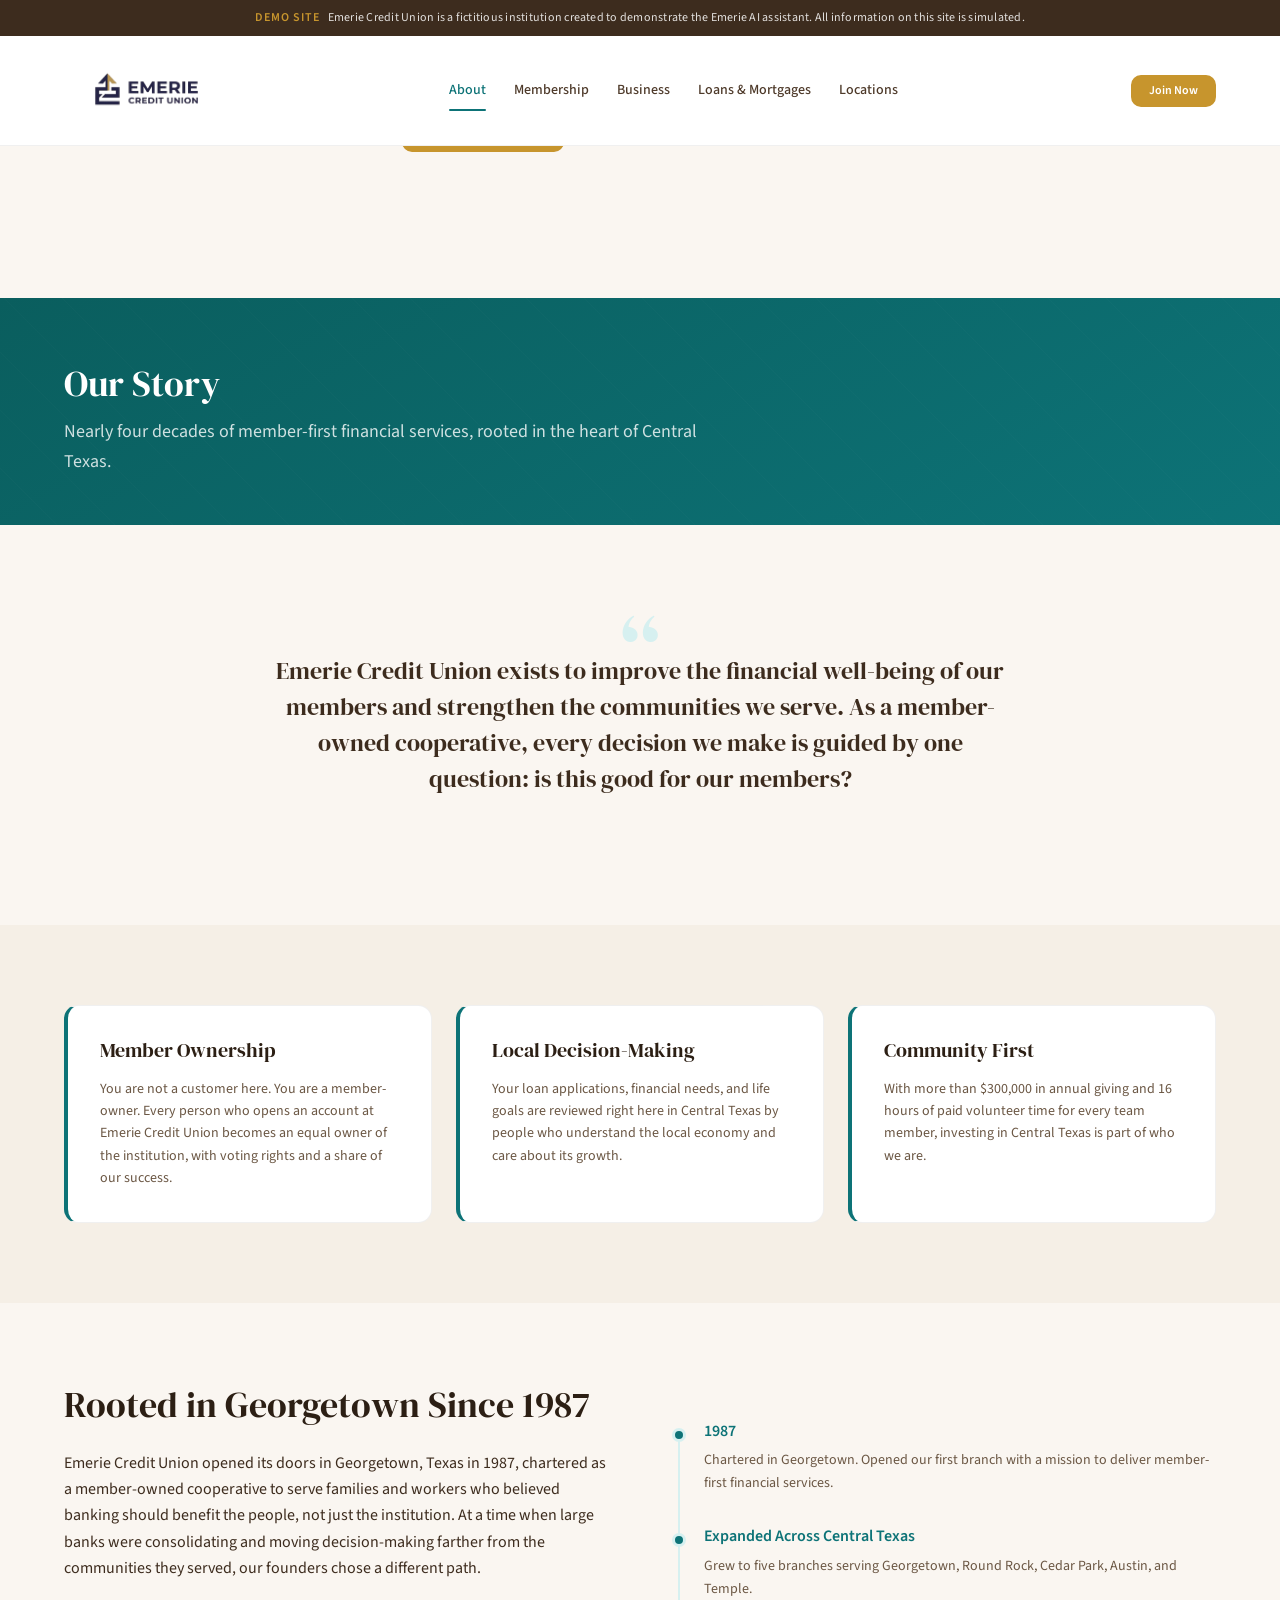
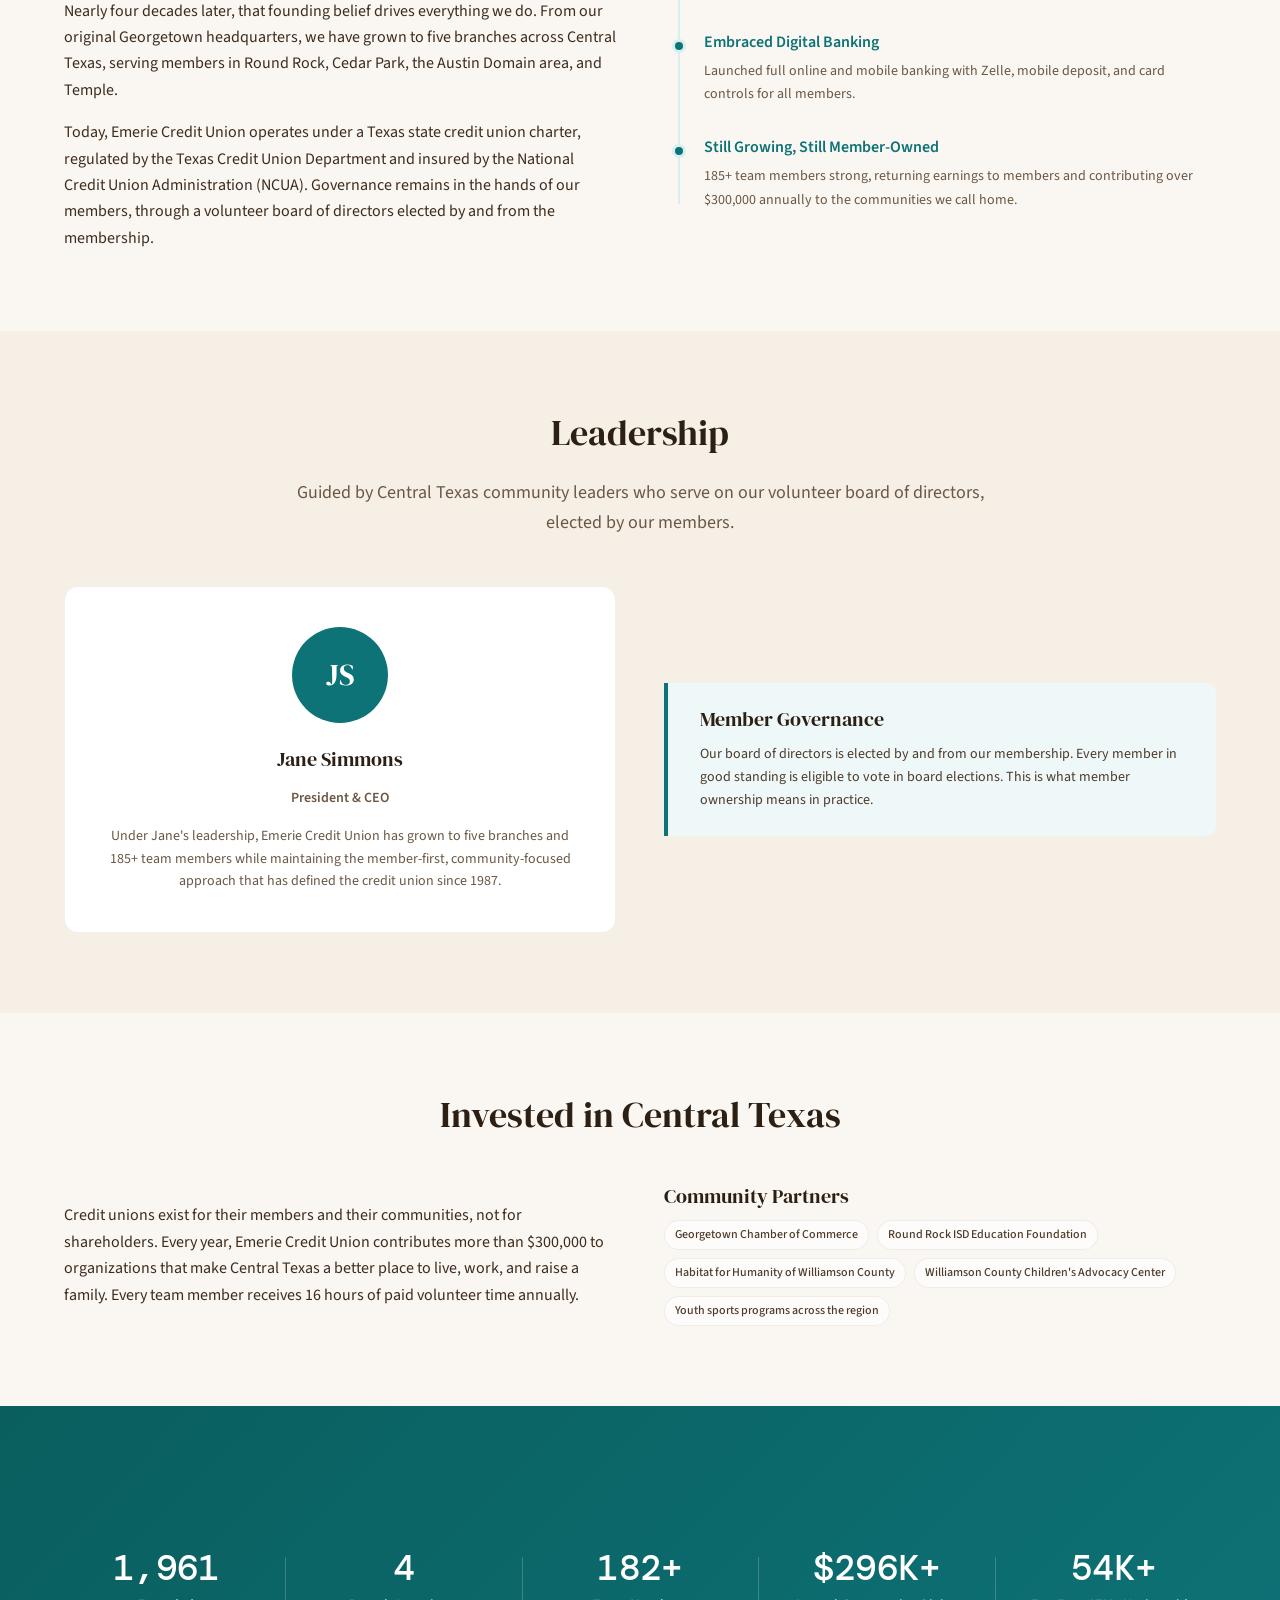
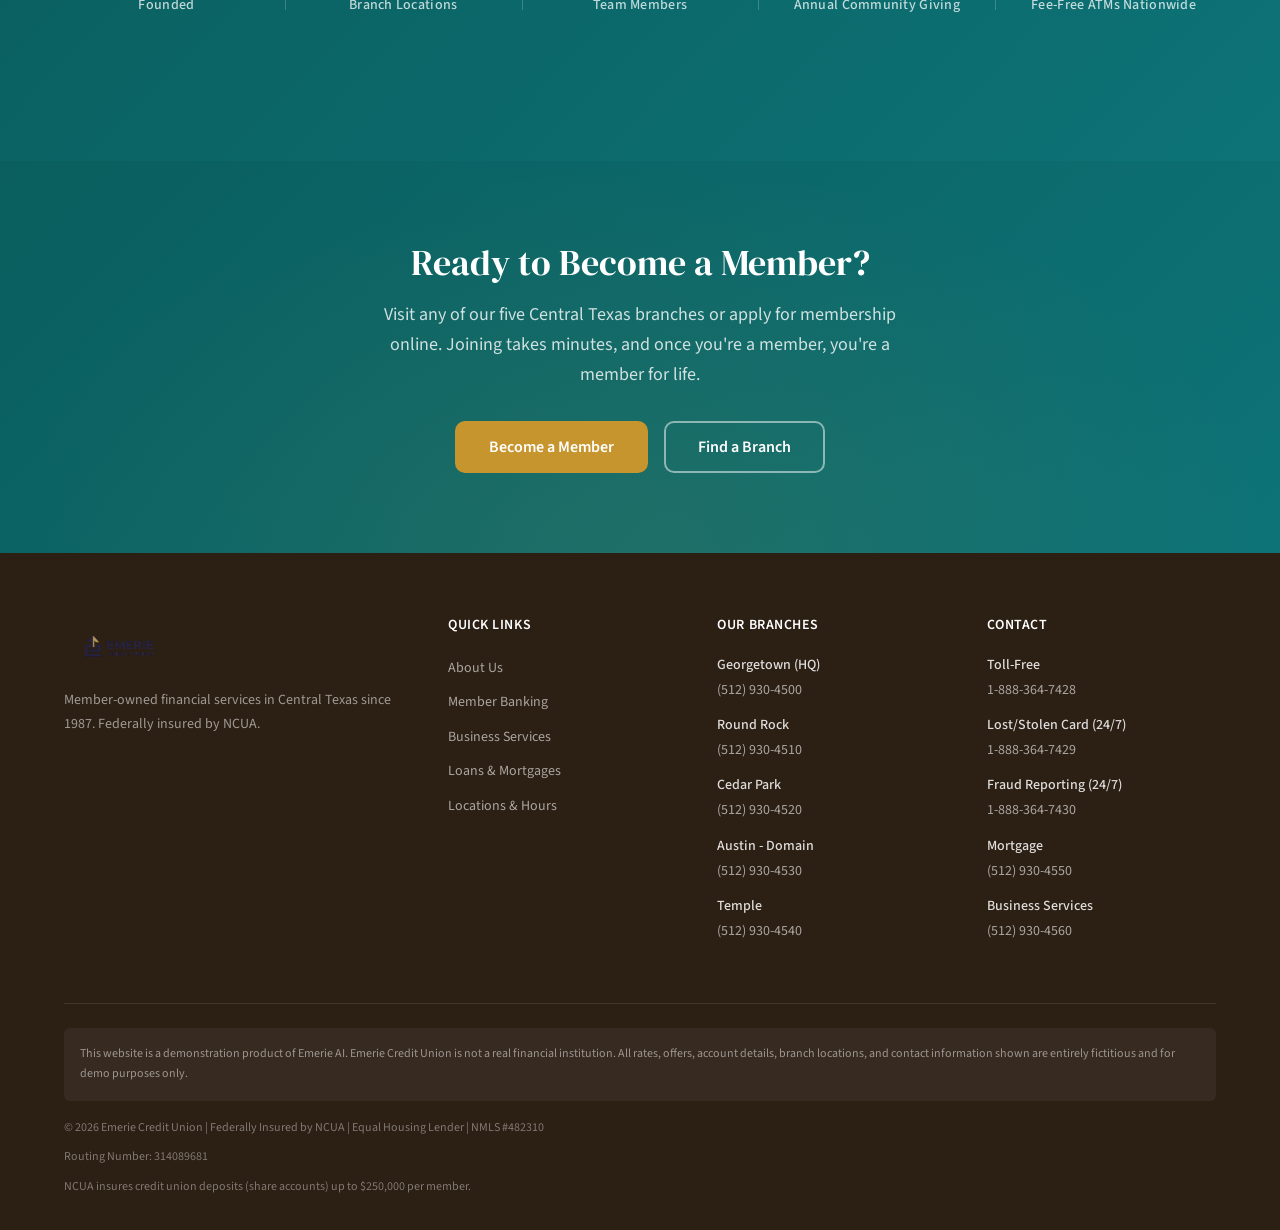
==== about.html @ 1d9a5870 "Initial build of Emerie Credit Union demo site Static site with 6 pages: home, about, membership, bu" ====
<!DOCTYPE html>
<html lang="en">
<head>
  <meta charset="UTF-8">
  <meta name="viewport" content="width=device-width, initial-scale=1.0">
  <title>About | Emerie Credit Union</title>
  <link rel="preconnect" href="https://fonts.googleapis.com">
  <link rel="preconnect" href="https://fonts.gstatic.com" crossorigin>
  <link href="https://fonts.googleapis.com/css2?family=DM+Mono:wght@400;500&family=DM+Serif+Display&family=Source+Sans+3:wght@400;500;600;700&display=swap" rel="stylesheet">
  <link rel="stylesheet" href="css/styles.css">
  <link rel="icon" href="data:image/svg+xml,<svg xmlns='http://www.w3.org/2000/svg' viewBox='0 0 100 100'><rect width='100' height='100' rx='16' fill='%230d7377'/><text x='50' y='68' font-size='52' fill='white' text-anchor='middle' font-family='Georgia'>E</text></svg>">
</head>
<body>

  <!-- Demo Banner -->
  <div class="demo-banner">
    <strong>Demo Site</strong> Emerie Credit Union is a fictitious institution created to demonstrate the Emerie AI assistant. All information on this site is simulated.
  </div>

  <!-- Header -->
  <header class="header">
    <div class="container">
      <a href="index.html" class="logo">
        <img src="unnamed-5-removebg-preview.png" alt="Emerie Credit Union" class="logo-img">
      </a>

      <nav class="nav">
        <a href="about.html" class="active">About</a>
        <a href="membership.html">Membership</a>
        <a href="business.html">Business</a>
        <a href="loans.html">Loans &amp; Mortgages</a>
        <a href="locations.html">Locations</a>
      </nav>

      <a href="membership.html" class="btn btn--gold btn--sm nav-cta desktop-only">Join Now</a>

      <button class="nav-toggle" aria-label="Open menu">
        <svg viewBox="0 0 24 24"><line x1="3" y1="6" x2="21" y2="6"/><line x1="3" y1="12" x2="21" y2="12"/><line x1="3" y1="18" x2="21" y2="18"/></svg>
      </button>
    </div>
  </header>

  <!-- Mobile Nav -->
  <div class="nav-overlay"></div>
  <div class="nav-mobile">
    <button class="nav-mobile__close" aria-label="Close menu">
      <svg viewBox="0 0 24 24"><line x1="18" y1="6" x2="6" y2="18"/><line x1="6" y1="6" x2="18" y2="18"/></svg>
    </button>
    <a href="about.html" class="active">About</a>
    <a href="membership.html">Membership</a>
    <a href="business.html">Business</a>
    <a href="loans.html">Loans &amp; Mortgages</a>
    <a href="locations.html">Locations</a>
    <a href="membership.html" class="btn btn--gold">Become a Member</a>
  </div>

  <main>
    <!-- Page Header -->
    <section class="page-header">
      <div class="container">
        <h1>Our Story</h1>
        <p>Nearly four decades of member-first financial services, rooted in the heart of Central Texas.</p>
      </div>
    </section>

    <!-- Mission Statement Pull Quote -->
    <section class="section">
      <div class="container">
        <div class="pull-quote animate-in">
          <blockquote>Emerie Credit Union exists to improve the financial well-being of our members and strengthen the communities we serve. As a member-owned cooperative, every decision we make is guided by one question: is this good for our members?</blockquote>
        </div>
      </div>
    </section>

    <!-- Core Values Cards -->
    <section class="section section--sand">
      <div class="container">
        <div class="grid grid--3 stagger">
          <div class="card card--bordered-left animate-in">
            <h3>Member Ownership</h3>
            <p>You are not a customer here. You are a member-owner. Every person who opens an account at Emerie Credit Union becomes an equal owner of the institution, with voting rights and a share of our success.</p>
          </div>
          <div class="card card--bordered-left animate-in">
            <h3>Local Decision-Making</h3>
            <p>Your loan applications, financial needs, and life goals are reviewed right here in Central Texas by people who understand the local economy and care about its growth.</p>
          </div>
          <div class="card card--bordered-left animate-in">
            <h3>Community First</h3>
            <p>With more than $300,000 in annual giving and 16 hours of paid volunteer time for every team member, investing in Central Texas is part of who we are.</p>
          </div>
        </div>
      </div>
    </section>

    <!-- History Section -->
    <section class="section">
      <div class="container">
        <div class="two-col">
          <div class="animate-in">
            <h2>Rooted in Georgetown Since 1987</h2>
            <p>Emerie Credit Union opened its doors in Georgetown, Texas in 1987, chartered as a member-owned cooperative to serve families and workers who believed banking should benefit the people, not just the institution. At a time when large banks were consolidating and moving decision-making farther from the communities they served, our founders chose a different path.</p>
            <p>Nearly four decades later, that founding belief drives everything we do. From our original Georgetown headquarters, we have grown to five branches across Central Texas, serving members in Round Rock, Cedar Park, the Austin Domain area, and Temple.</p>
            <p>Today, Emerie Credit Union operates under a Texas state credit union charter, regulated by the Texas Credit Union Department and insured by the National Credit Union Administration (NCUA). Governance remains in the hands of our members, through a volunteer board of directors elected by and from the membership.</p>
          </div>
          <div class="animate-in">
            <!-- Timeline -->
            <div class="timeline">
              <div class="timeline-item">
                <h4>1987</h4>
                <p>Chartered in Georgetown. Opened our first branch with a mission to deliver member-first financial services.</p>
              </div>
              <div class="timeline-item">
                <h4>Expanded Across Central Texas</h4>
                <p>Grew to five branches serving Georgetown, Round Rock, Cedar Park, Austin, and Temple.</p>
              </div>
              <div class="timeline-item">
                <h4>Embraced Digital Banking</h4>
                <p>Launched full online and mobile banking with Zelle, mobile deposit, and card controls for all members.</p>
              </div>
              <div class="timeline-item">
                <h4>Still Growing, Still Member-Owned</h4>
                <p>185+ team members strong, returning earnings to members and contributing over $300,000 annually to the communities we call home.</p>
              </div>
            </div>
          </div>
        </div>
      </div>
    </section>

    <!-- Leadership Section -->
    <section class="section section--sand">
      <div class="container">
        <div class="section-header animate-in">
          <h2>Leadership</h2>
          <p>Guided by Central Texas community leaders who serve on our volunteer board of directors, elected by our members.</p>
        </div>
        <div class="two-col">
          <div class="card animate-in" style="text-align: center; padding: var(--space-10);">
            <div style="width: 96px; height: 96px; background: var(--teal-700); border-radius: 50%; display: flex; align-items: center; justify-content: center; margin: 0 auto var(--space-6); color: var(--white); font-family: var(--font-heading); font-size: var(--text-3xl);">JS</div>
            <h3>Jane Simmons</h3>
            <p class="text-teal" style="font-weight: 600; margin-bottom: var(--space-4);">President &amp; CEO</p>
            <p>Under Jane's leadership, Emerie Credit Union has grown to five branches and 185+ team members while maintaining the member-first, community-focused approach that has defined the credit union since 1987.</p>
          </div>
          <div class="callout animate-in">
            <h3>Member Governance</h3>
            <p>Our board of directors is elected by and from our membership. Every member in good standing is eligible to vote in board elections. This is what member ownership means in practice.</p>
          </div>
        </div>
      </div>
    </section>

    <!-- Community Investment Section -->
    <section class="section">
      <div class="container">
        <div class="section-header animate-in">
          <h2>Invested in Central Texas</h2>
        </div>
        <div class="two-col">
          <div class="animate-in">
            <p>Credit unions exist for their members and their communities, not for shareholders. Every year, Emerie Credit Union contributes more than $300,000 to organizations that make Central Texas a better place to live, work, and raise a family. Every team member receives 16 hours of paid volunteer time annually.</p>
          </div>
          <div class="animate-in">
            <h4>Community Partners</h4>
            <div style="display: flex; flex-wrap: wrap; gap: var(--space-2); margin-top: var(--space-3);">
              <span class="service-tag">Georgetown Chamber of Commerce</span>
              <span class="service-tag">Round Rock ISD Education Foundation</span>
              <span class="service-tag">Habitat for Humanity of Williamson County</span>
              <span class="service-tag">Williamson County Children's Advocacy Center</span>
              <span class="service-tag">Youth sports programs across the region</span>
            </div>
          </div>
        </div>
      </div>
    </section>

    <!-- Stats Bar -->
    <section class="section section--teal">
      <div class="container">
        <div class="stats-bar" style="grid-template-columns: repeat(5, 1fr);">
          <div class="stat animate-in">
            <div class="stat__number" data-count="1987">0</div>
            <div class="stat__label">Founded</div>
          </div>
          <div class="stat animate-in">
            <div class="stat__number" data-count="5">0</div>
            <div class="stat__label">Branch Locations</div>
          </div>
          <div class="stat animate-in">
            <div class="stat__number" data-count="185" data-suffix="+">0</div>
            <div class="stat__label">Team Members</div>
          </div>
          <div class="stat animate-in">
            <div class="stat__number" data-count="300" data-prefix="$" data-suffix="K+">$0</div>
            <div class="stat__label">Annual Community Giving</div>
          </div>
          <div class="stat animate-in">
            <div class="stat__number" data-count="55" data-suffix="K+">0</div>
            <div class="stat__label">Fee-Free ATMs Nationwide</div>
          </div>
        </div>
      </div>
    </section>

    <!-- CTA Section -->
    <section class="cta-section">
      <div class="container" style="position: relative; z-index: 1;">
        <h2>Ready to Become a Member?</h2>
        <p>Visit any of our five Central Texas branches or apply for membership online. Joining takes minutes, and once you're a member, you're a member for life.</p>
        <div class="btn-group">
          <a href="membership.html" class="btn btn--gold btn--lg">Become a Member</a>
          <a href="locations.html" class="btn btn--white btn--lg">Find a Branch</a>
        </div>
      </div>
    </section>
  </main>

  <!-- Footer -->
  <footer class="footer">
    <div class="container">
      <div class="footer-grid">
        <!-- Brand -->
        <div class="footer-brand">
          <img src="unnamed-5-removebg-preview.png" alt="Emerie Credit Union" class="logo-img">
          <p>Member-owned financial services in Central Texas since 1987. Federally insured by NCUA.</p>
        </div>

        <!-- Quick Links -->
        <div>
          <h4>Quick Links</h4>
          <ul class="footer-links">
            <li><a href="about.html">About Us</a></li>
            <li><a href="membership.html">Member Banking</a></li>
            <li><a href="business.html">Business Services</a></li>
            <li><a href="loans.html">Loans &amp; Mortgages</a></li>
            <li><a href="locations.html">Locations &amp; Hours</a></li>
          </ul>
        </div>

        <!-- Branches -->
        <div>
          <h4>Our Branches</h4>
          <ul class="footer-contact">
            <li><strong>Georgetown (HQ)</strong> <a href="tel:5129304500">(512) 930-4500</a></li>
            <li><strong>Round Rock</strong> <a href="tel:5129304510">(512) 930-4510</a></li>
            <li><strong>Cedar Park</strong> <a href="tel:5129304520">(512) 930-4520</a></li>
            <li><strong>Austin - Domain</strong> <a href="tel:5129304530">(512) 930-4530</a></li>
            <li><strong>Temple</strong> <a href="tel:5129304540">(512) 930-4540</a></li>
          </ul>
        </div>

        <!-- Contact -->
        <div>
          <h4>Contact</h4>
          <ul class="footer-contact">
            <li><strong>Toll-Free</strong> <a href="tel:18883647428">1-888-364-7428</a></li>
            <li><strong>Lost/Stolen Card (24/7)</strong> <a href="tel:18883647429">1-888-364-7429</a></li>
            <li><strong>Fraud Reporting (24/7)</strong> <a href="tel:18883647430">1-888-364-7430</a></li>
            <li><strong>Mortgage</strong> <a href="tel:5129304550">(512) 930-4550</a></li>
            <li><strong>Business Services</strong> <a href="tel:5129304560">(512) 930-4560</a></li>
          </ul>
        </div>
      </div>

      <!-- Legal -->
      <div class="footer-legal">
        <div class="demo-disclaimer">
          This website is a demonstration product of Emerie AI. Emerie Credit Union is not a real financial institution. All rates, offers, account details, branch locations, and contact information shown are entirely fictitious and for demo purposes only.
        </div>
        <p>&copy; 2026 Emerie Credit Union | Federally Insured by NCUA | Equal Housing Lender | NMLS #482310</p>
        <p>Routing Number: 314089681</p>
        <p>NCUA insures credit union deposits (share accounts) up to $250,000 per member.</p>
      </div>
    </div>
  </footer>

  <script src="js/main.js"></script>
</body>
</html>
---- css/styles.css ----
/* ============================================
   EMERIE CREDIT UNION - Design System
   Modern Community Institution Aesthetic
   ============================================ */

/* --- Custom Properties --- */
:root {
  /* Teal palette */
  --teal-900: #0a5e5e;
  --teal-800: #0b6969;
  --teal-700: #0d7377;
  --teal-600: #0f8a8a;
  --teal-500: #12a1a1;
  --teal-100: #d6f0f0;
  --teal-50: #eef8f8;

  /* Warm palette */
  --warm-900: #2c1f14;
  --warm-800: #3d2c1e;
  --warm-700: #4e3a2a;
  --warm-600: #6b5744;
  --warm-400: #a8937d;
  --warm-200: #ddd3c7;
  --warm-100: #faf6f1;
  --warm-50: #fdfcfa;
  --sand: #f5efe6;

  /* Accents */
  --gold: #c7952d;
  --gold-light: #f5e6c4;
  --rust: #b85c38;
  --success: #2d8a4e;
  --success-light: #e8f5ed;
  --error: #c43333;

  /* Neutrals */
  --white: #ffffff;
  --shadow-color: rgba(61, 44, 30, 0.08);
  --shadow-md: rgba(61, 44, 30, 0.12);
  --border-light: rgba(0, 0, 0, 0.06);

  /* Typography */
  --font-heading: 'DM Serif Display', Georgia, serif;
  --font-body: 'Source Sans 3', 'Source Sans Pro', system-ui, sans-serif;
  --font-mono: 'DM Mono', 'Courier New', monospace;

  --text-xs: 0.75rem;
  --text-sm: 0.875rem;
  --text-base: 1rem;
  --text-lg: 1.125rem;
  --text-xl: 1.25rem;
  --text-2xl: 1.5rem;
  --text-3xl: 1.875rem;
  --text-4xl: 2.25rem;
  --text-5xl: 3rem;

  /* Spacing */
  --space-1: 0.25rem;
  --space-2: 0.5rem;
  --space-3: 0.75rem;
  --space-4: 1rem;
  --space-5: 1.25rem;
  --space-6: 1.5rem;
  --space-8: 2rem;
  --space-10: 2.5rem;
  --space-12: 3rem;
  --space-16: 4rem;
  --space-20: 5rem;
  --space-24: 6rem;

  /* Layout */
  --max-width: 1200px;
  --radius-sm: 6px;
  --radius-md: 10px;
  --radius-lg: 14px;
  --radius-xl: 20px;

  /* Transitions */
  --ease: cubic-bezier(0.4, 0, 0.2, 1);
  --duration: 200ms;

  /* Demo banner height */
  --banner-h: 36px;
  --header-h: 110px;
}

/* --- Reset / Base --- */
*,
*::before,
*::after {
  margin: 0;
  padding: 0;
  box-sizing: border-box;
}

html {
  scroll-behavior: smooth;
  scroll-padding-top: calc(var(--banner-h) + var(--header-h) + 24px);
}

body {
  font-family: var(--font-body);
  font-size: var(--text-base);
  line-height: 1.65;
  color: var(--warm-800);
  background: var(--warm-100);
  -webkit-font-smoothing: antialiased;
  -moz-osx-font-smoothing: grayscale;
}

img {
  max-width: 100%;
  display: block;
}

a {
  color: var(--teal-700);
  text-decoration: none;
  transition: color var(--duration) var(--ease);
}

a:hover {
  color: var(--teal-900);
}

ul, ol {
  list-style: none;
}

h1, h2, h3, h4, h5, h6 {
  font-family: var(--font-heading);
  font-weight: 400;
  line-height: 1.2;
  color: var(--warm-900);
}

h1 { font-size: var(--text-5xl); }
h2 { font-size: var(--text-4xl); margin-bottom: var(--space-6); }
h3 { font-size: var(--text-2xl); margin-bottom: var(--space-4); }
h4 { font-size: var(--text-xl); margin-bottom: var(--space-3); }

p {
  margin-bottom: var(--space-4);
}

p:last-child {
  margin-bottom: 0;
}

strong {
  font-weight: 600;
}

/* --- Layout Utilities --- */
.container {
  max-width: var(--max-width);
  margin: 0 auto;
  padding: 0 var(--space-6);
}

.section {
  padding: var(--space-20) 0;
}

.section--sand {
  background: var(--sand);
}

.section--teal-light {
  background: var(--teal-50);
}

.section--teal {
  background: linear-gradient(135deg, var(--teal-900), var(--teal-700));
  color: var(--white);
}

.section--teal h2,
.section--teal h3,
.section--teal h4 {
  color: var(--white);
}

.section--warm {
  background: var(--warm-50);
}

.section-header {
  text-align: center;
  max-width: 720px;
  margin: 0 auto var(--space-12);
}

.section-header p {
  color: var(--warm-600);
  font-size: var(--text-lg);
  margin-top: var(--space-3);
}

.grid {
  display: grid;
  gap: var(--space-6);
}

.grid--2 { grid-template-columns: repeat(2, 1fr); }
.grid--3 { grid-template-columns: repeat(3, 1fr); }
.grid--4 { grid-template-columns: repeat(4, 1fr); }

.flex {
  display: flex;
  align-items: center;
  gap: var(--space-4);
}

.text-center { text-align: center; }
.text-teal { color: var(--teal-700); }
.text-gold { color: var(--gold); }
.text-success { color: var(--success); }
.text-muted { color: var(--warm-600); }
.text-small { font-size: var(--text-sm); }
.text-mono { font-family: var(--font-mono); }

/* --- Demo Banner --- */
.demo-banner {
  position: fixed;
  top: 0;
  left: 0;
  right: 0;
  z-index: 1000;
  background: var(--warm-800);
  color: rgba(255, 255, 255, 0.85);
  font-size: var(--text-xs);
  text-align: center;
  padding: var(--space-2) var(--space-4);
  height: var(--banner-h);
  display: flex;
  align-items: center;
  justify-content: center;
  letter-spacing: 0.02em;
}

.demo-banner strong {
  color: var(--gold);
  margin-right: var(--space-2);
  font-weight: 600;
  letter-spacing: 0.08em;
  text-transform: uppercase;
}

/* --- Header / Navigation --- */
.header {
  position: sticky;
  top: var(--banner-h);
  z-index: 900;
  background: var(--white);
  border-bottom: 1px solid var(--border-light);
  height: var(--header-h);
  transition: box-shadow var(--duration) var(--ease);
}

.header.scrolled {
  box-shadow: 0 2px 20px var(--shadow-md);
}

.header .container {
  display: flex;
  align-items: center;
  justify-content: space-between;
  height: 100%;
}

.logo {
  display: flex;
  align-items: center;
  gap: var(--space-3);
  text-decoration: none;
  flex-shrink: 0;
}

.logo-img {
  height: 90px;
  width: auto;
  object-fit: contain;
}

.footer-brand .logo-img {
  height: 60px;
  margin-bottom: var(--space-3);
}

.logo-text {
  font-family: var(--font-heading);
  font-size: var(--text-xl);
  color: var(--teal-900);
  letter-spacing: -0.01em;
  line-height: 1;
}

.logo-text span {
  display: block;
  font-family: var(--font-body);
  font-size: var(--text-xs);
  color: var(--warm-600);
  font-weight: 400;
  letter-spacing: 0.06em;
  text-transform: uppercase;
  margin-top: 2px;
}

.nav {
  display: flex;
  align-items: center;
  gap: var(--space-1);
}

.nav a {
  font-size: var(--text-sm);
  font-weight: 500;
  color: var(--warm-700);
  padding: var(--space-2) var(--space-3);
  border-radius: var(--radius-sm);
  transition: all var(--duration) var(--ease);
  position: relative;
}

.nav a:hover {
  color: var(--teal-700);
  background: var(--teal-50);
}

.nav a.active {
  color: var(--teal-700);
}

.nav a.active::after {
  content: '';
  position: absolute;
  bottom: -1px;
  left: var(--space-3);
  right: var(--space-3);
  height: 2px;
  background: var(--teal-700);
  border-radius: 2px;
}

.nav-cta {
  margin-left: var(--space-3);
}

/* Mobile Nav Toggle */
.nav-toggle {
  display: none;
  background: none;
  border: none;
  cursor: pointer;
  padding: var(--space-2);
  color: var(--warm-800);
}

.nav-toggle svg {
  width: 24px;
  height: 24px;
  stroke: currentColor;
  stroke-width: 2;
  fill: none;
}

/* Mobile overlay */
.nav-overlay {
  display: none;
}

/* --- Buttons --- */
.btn {
  display: inline-flex;
  align-items: center;
  justify-content: center;
  gap: var(--space-2);
  font-family: var(--font-body);
  font-size: var(--text-sm);
  font-weight: 600;
  padding: 12px 24px;
  border-radius: var(--radius-md);
  border: 2px solid transparent;
  cursor: pointer;
  transition: all var(--duration) var(--ease);
  text-decoration: none;
  line-height: 1;
  white-space: nowrap;
}

.btn--primary {
  background: var(--teal-700);
  color: var(--white);
  border-color: var(--teal-700);
}

.btn--primary:hover {
  background: var(--teal-900);
  border-color: var(--teal-900);
  color: var(--white);
  transform: translateY(-1px);
  box-shadow: 0 4px 12px rgba(13, 115, 119, 0.3);
}

.btn--secondary {
  background: transparent;
  color: var(--teal-700);
  border-color: var(--teal-700);
}

.btn--secondary:hover {
  background: var(--teal-50);
  color: var(--teal-900);
  transform: translateY(-1px);
}

.btn--white {
  background: transparent;
  color: var(--white);
  border-color: rgba(255, 255, 255, 0.5);
}

.btn--white:hover {
  background: rgba(255, 255, 255, 0.1);
  border-color: var(--white);
  color: var(--white);
}

.btn--gold {
  background: var(--gold);
  color: var(--white);
  border-color: var(--gold);
}

.btn--gold:hover {
  background: #b5862a;
  border-color: #b5862a;
  color: var(--white);
  transform: translateY(-1px);
  box-shadow: 0 4px 12px rgba(199, 149, 45, 0.3);
}

.btn--sm {
  padding: 8px 16px;
  font-size: var(--text-xs);
}

.btn--lg {
  padding: 16px 32px;
  font-size: var(--text-base);
}

.btn-group {
  display: flex;
  gap: var(--space-4);
  flex-wrap: wrap;
}

/* --- Cards --- */
.card {
  background: var(--white);
  border: 1px solid var(--border-light);
  border-radius: var(--radius-lg);
  padding: var(--space-8);
  transition: all var(--duration) var(--ease);
}

.card:hover {
  transform: translateY(-3px);
  box-shadow: 0 8px 30px var(--shadow-md);
}

.card--flat:hover {
  transform: none;
  box-shadow: none;
}

.card--bordered-left {
  border-left: 4px solid var(--teal-700);
}

.card-icon {
  width: 48px;
  height: 48px;
  background: var(--teal-50);
  border-radius: var(--radius-md);
  display: flex;
  align-items: center;
  justify-content: center;
  margin-bottom: var(--space-5);
  color: var(--teal-700);
}

.card-icon svg {
  width: 24px;
  height: 24px;
  stroke: currentColor;
  stroke-width: 2;
  fill: none;
}

.card h3 {
  font-size: var(--text-xl);
}

.card p {
  color: var(--warm-600);
  font-size: var(--text-sm);
  line-height: 1.6;
}

.card-link {
  display: inline-flex;
  align-items: center;
  gap: var(--space-2);
  font-size: var(--text-sm);
  font-weight: 600;
  color: var(--teal-700);
  margin-top: var(--space-4);
}

.card-link:hover {
  gap: var(--space-3);
}

/* --- Product / Account Cards --- */
.product-card {
  background: var(--white);
  border: 1px solid var(--border-light);
  border-radius: var(--radius-lg);
  overflow: hidden;
  transition: all var(--duration) var(--ease);
  display: flex;
  flex-direction: column;
}

.product-card:hover {
  box-shadow: 0 8px 30px var(--shadow-md);
}

.product-card--featured {
  border-color: var(--teal-700);
  border-width: 2px;
  position: relative;
}

.product-card__badge {
  position: absolute;
  top: 0;
  right: var(--space-6);
  background: var(--gold);
  color: var(--white);
  font-size: var(--text-xs);
  font-weight: 700;
  padding: var(--space-1) var(--space-3);
  border-radius: 0 0 var(--radius-sm) var(--radius-sm);
  letter-spacing: 0.04em;
  text-transform: uppercase;
}

.product-card__header {
  padding: var(--space-6) var(--space-6) var(--space-4);
}

.product-card__name {
  font-family: var(--font-heading);
  font-size: var(--text-2xl);
  color: var(--warm-900);
  margin-bottom: var(--space-2);
}

.product-card__price {
  font-family: var(--font-mono);
  font-size: var(--text-lg);
  color: var(--teal-700);
  font-weight: 500;
}

.product-card__price--free {
  color: var(--success);
}

.product-card__waiver {
  font-size: var(--text-xs);
  color: var(--warm-400);
  margin-top: var(--space-1);
}

.product-card__body {
  padding: 0 var(--space-6) var(--space-6);
  flex: 1;
}

.product-card__features {
  list-style: none;
  padding: 0;
  margin: 0;
}

.product-card__features li {
  padding: var(--space-2) 0;
  font-size: var(--text-sm);
  color: var(--warm-700);
  display: flex;
  align-items: flex-start;
  gap: var(--space-2);
  border-bottom: 1px solid var(--border-light);
}

.product-card__features li:last-child {
  border-bottom: none;
}

.product-card__features li::before {
  content: '';
  width: 16px;
  height: 16px;
  min-width: 16px;
  background: var(--teal-50);
  border-radius: 50%;
  margin-top: 3px;
  background-image: url("data:image/svg+xml,%3Csvg xmlns='http://www.w3.org/2000/svg' width='10' height='10' viewBox='0 0 24 24' fill='none' stroke='%230d7377' stroke-width='3' stroke-linecap='round' stroke-linejoin='round'%3E%3Cpolyline points='20 6 9 17 4 12'%3E%3C/polyline%3E%3C/svg%3E");
  background-repeat: no-repeat;
  background-position: center;
}

.product-card__footer {
  padding: var(--space-4) var(--space-6);
  background: var(--warm-50);
  border-top: 1px solid var(--border-light);
}

.product-card__limits {
  font-size: var(--text-xs);
  color: var(--warm-400);
  line-height: 1.5;
}

.product-card__action {
  padding: var(--space-4) var(--space-6) var(--space-6);
}

.product-card__action .btn {
  width: 100%;
}

/* --- Rate Display --- */
.rate-display {
  text-align: center;
  padding: var(--space-8);
}

.rate-display__number {
  font-family: var(--font-mono);
  font-size: var(--text-5xl);
  font-weight: 500;
  color: var(--teal-700);
  line-height: 1;
  letter-spacing: -0.02em;
}

.rate-display__label {
  font-size: var(--text-sm);
  color: var(--warm-600);
  margin-top: var(--space-2);
  text-transform: uppercase;
  letter-spacing: 0.06em;
  font-weight: 500;
}

.rate-display__product {
  font-family: var(--font-heading);
  font-size: var(--text-lg);
  color: var(--warm-900);
  margin-top: var(--space-2);
}

.rate-featured {
  position: relative;
  padding-top: var(--space-16);
}

.rate-featured::before {
  content: 'Featured Rate';
  position: absolute;
  top: var(--space-6);
  left: 50%;
  transform: translateX(-50%);
  background: var(--gold-light);
  color: var(--gold);
  font-size: var(--text-xs);
  font-weight: 700;
  padding: var(--space-1) var(--space-3);
  border-radius: 20px;
  letter-spacing: 0.04em;
  text-transform: uppercase;
  white-space: nowrap;
}

/* --- Tables --- */
.table-wrap {
  overflow-x: auto;
  border-radius: var(--radius-lg);
  border: 1px solid var(--border-light);
  background: var(--white);
}

table {
  width: 100%;
  border-collapse: collapse;
}

thead {
  background: var(--teal-700);
  color: var(--white);
}

th {
  text-align: left;
  padding: var(--space-4) var(--space-6);
  font-family: var(--font-body);
  font-size: var(--text-sm);
  font-weight: 600;
  letter-spacing: 0.02em;
}

td {
  padding: var(--space-3) var(--space-6);
  font-size: var(--text-sm);
  border-bottom: 1px solid var(--border-light);
}

tbody tr:last-child td {
  border-bottom: none;
}

tbody tr:nth-child(even) {
  background: var(--warm-50);
}

td .rate-value {
  font-family: var(--font-mono);
  font-weight: 500;
  color: var(--teal-700);
}

/* --- Stats Bar --- */
.stats-bar {
  display: grid;
  grid-template-columns: repeat(4, 1fr);
  gap: var(--space-8);
  text-align: center;
  padding: var(--space-16) 0;
}

.stat {
  position: relative;
}

.stat__number {
  font-family: var(--font-mono);
  font-size: var(--text-4xl);
  font-weight: 500;
  color: var(--white);
  line-height: 1;
  letter-spacing: -0.02em;
}

.stat__label {
  font-size: var(--text-sm);
  color: rgba(255, 255, 255, 0.75);
  margin-top: var(--space-2);
  font-weight: 500;
  letter-spacing: 0.02em;
}

.stat + .stat::before {
  content: '';
  position: absolute;
  left: calc(-1 * var(--space-4));
  top: 10%;
  bottom: 10%;
  width: 1px;
  background: rgba(255, 255, 255, 0.2);
}

/* --- Hero --- */
.hero {
  position: relative;
  background: linear-gradient(150deg, var(--teal-900) 0%, var(--teal-700) 50%, var(--teal-600) 100%);
  color: var(--white);
  padding: var(--space-24) 0;
  margin-top: calc(var(--banner-h) + var(--header-h));
  overflow: hidden;
  min-height: 520px;
  display: flex;
  align-items: center;
}

.hero::before {
  content: '';
  position: absolute;
  top: 0;
  left: 0;
  right: 0;
  bottom: 0;
  background:
    radial-gradient(ellipse at 20% 80%, rgba(199, 149, 45, 0.08) 0%, transparent 60%),
    radial-gradient(ellipse at 80% 20%, rgba(255, 255, 255, 0.05) 0%, transparent 50%);
  pointer-events: none;
}

.hero::after {
  content: '';
  position: absolute;
  top: 0;
  left: 0;
  right: 0;
  bottom: 0;
  background-image:
    repeating-linear-gradient(
      45deg,
      transparent,
      transparent 40px,
      rgba(255, 255, 255, 0.015) 40px,
      rgba(255, 255, 255, 0.015) 41px
    );
  pointer-events: none;
}

/* Video hero */
.hero--video {
  background: var(--teal-900);
}

.hero-video {
  position: absolute;
  top: 50%;
  left: 50%;
  min-width: 100%;
  min-height: 100%;
  width: auto;
  height: auto;
  transform: translate(-50%, -50%);
  object-fit: cover;
  z-index: 0;
}

.hero-overlay {
  position: absolute;
  top: 0;
  left: 0;
  right: 0;
  bottom: 0;
  background: linear-gradient(
    150deg,
    rgba(15, 50, 50, 0.82) 0%,
    rgba(20, 65, 60, 0.72) 50%,
    rgba(25, 80, 70, 0.65) 100%
  );
  z-index: 1;
}

.hero .container {
  position: relative;
  z-index: 2;
}

.hero h1 {
  color: var(--white);
  font-size: var(--text-5xl);
  max-width: 640px;
  margin-bottom: var(--space-6);
  line-height: 1.1;
}

.hero p {
  font-size: var(--text-lg);
  max-width: 560px;
  color: rgba(255, 255, 255, 0.85);
  line-height: 1.7;
  margin-bottom: var(--space-8);
}

/* Page header (inner pages) */
.page-header {
  background: linear-gradient(150deg, var(--teal-900) 0%, var(--teal-700) 100%);
  color: var(--white);
  padding: var(--space-16) 0 var(--space-12);
  margin-top: calc(var(--banner-h) + var(--header-h));
  position: relative;
  overflow: hidden;
}

.page-header::before {
  content: '';
  position: absolute;
  top: 0;
  left: 0;
  right: 0;
  bottom: 0;
  background-image:
    repeating-linear-gradient(
      45deg,
      transparent,
      transparent 40px,
      rgba(255, 255, 255, 0.015) 40px,
      rgba(255, 255, 255, 0.015) 41px
    );
  pointer-events: none;
}

.page-header h1 {
  color: var(--white);
  font-size: var(--text-4xl);
  margin-bottom: var(--space-3);
}

.page-header p {
  color: rgba(255, 255, 255, 0.8);
  font-size: var(--text-lg);
  max-width: 640px;
}

/* --- Callout Box --- */
.callout {
  background: var(--teal-50);
  border-left: 4px solid var(--teal-700);
  border-radius: 0 var(--radius-md) var(--radius-md) 0;
  padding: var(--space-6) var(--space-8);
  margin: var(--space-8) 0;
}

.callout h3 {
  font-size: var(--text-xl);
  margin-bottom: var(--space-3);
}

.callout p {
  font-size: var(--text-sm);
  color: var(--warm-700);
}

/* --- Timeline --- */
.timeline {
  position: relative;
  padding-left: var(--space-10);
}

.timeline::before {
  content: '';
  position: absolute;
  left: 14px;
  top: 8px;
  bottom: 8px;
  width: 2px;
  background: var(--teal-100);
}

.timeline-item {
  position: relative;
  padding-bottom: var(--space-8);
}

.timeline-item:last-child {
  padding-bottom: 0;
}

.timeline-item::before {
  content: '';
  position: absolute;
  left: calc(-1 * var(--space-10) + 8px);
  top: 6px;
  width: 14px;
  height: 14px;
  background: var(--teal-700);
  border: 3px solid var(--teal-100);
  border-radius: 50%;
  z-index: 1;
}

.timeline-item h4 {
  font-family: var(--font-body);
  font-weight: 600;
  font-size: var(--text-base);
  color: var(--teal-700);
  margin-bottom: var(--space-2);
}

.timeline-item p {
  font-size: var(--text-sm);
  color: var(--warm-600);
}

/* --- Pull Quote --- */
.pull-quote {
  text-align: center;
  padding: var(--space-12) var(--space-8);
  max-width: 800px;
  margin: 0 auto;
  position: relative;
}

.pull-quote::before {
  content: '\201C';
  font-family: var(--font-heading);
  font-size: 6rem;
  color: var(--teal-100);
  position: absolute;
  top: 0;
  left: 50%;
  transform: translateX(-50%);
  line-height: 1;
}

.pull-quote blockquote {
  font-family: var(--font-heading);
  font-size: var(--text-2xl);
  color: var(--warm-800);
  line-height: 1.5;
  position: relative;
  z-index: 1;
}

/* --- Stepper / Process --- */
.stepper {
  display: grid;
  grid-template-columns: repeat(3, 1fr);
  gap: var(--space-6);
  counter-reset: step;
}

.step {
  position: relative;
  padding: var(--space-6);
  background: var(--white);
  border-radius: var(--radius-lg);
  border: 1px solid var(--border-light);
  counter-increment: step;
}

.step::before {
  content: counter(step);
  display: flex;
  align-items: center;
  justify-content: center;
  width: 36px;
  height: 36px;
  background: var(--teal-700);
  color: var(--white);
  border-radius: 50%;
  font-family: var(--font-mono);
  font-size: var(--text-sm);
  font-weight: 500;
  margin-bottom: var(--space-4);
}

.step h4 {
  font-family: var(--font-body);
  font-weight: 600;
  font-size: var(--text-base);
  margin-bottom: var(--space-2);
}

.step p {
  font-size: var(--text-sm);
  color: var(--warm-600);
}

/* --- Feature Grid --- */
.feature-grid {
  display: grid;
  grid-template-columns: repeat(4, 1fr);
  gap: var(--space-6);
}

.feature-item {
  text-align: center;
  padding: var(--space-6);
}

.feature-item__icon {
  width: 48px;
  height: 48px;
  background: var(--teal-50);
  border-radius: var(--radius-md);
  display: flex;
  align-items: center;
  justify-content: center;
  margin: 0 auto var(--space-3);
  color: var(--teal-700);
}

.feature-item__icon svg {
  width: 22px;
  height: 22px;
  stroke: currentColor;
  stroke-width: 2;
  fill: none;
}

.feature-item__label {
  font-size: var(--text-sm);
  font-weight: 600;
  color: var(--warm-800);
}

/* --- Accordion --- */
.accordion-item {
  border: 1px solid var(--border-light);
  border-radius: var(--radius-md);
  margin-bottom: var(--space-3);
  background: var(--white);
  overflow: hidden;
}

.accordion-trigger {
  width: 100%;
  display: flex;
  align-items: center;
  justify-content: space-between;
  padding: var(--space-5) var(--space-6);
  background: none;
  border: none;
  cursor: pointer;
  font-family: var(--font-body);
  font-size: var(--text-base);
  font-weight: 600;
  color: var(--warm-800);
  text-align: left;
  transition: background var(--duration) var(--ease);
}

.accordion-trigger:hover {
  background: var(--warm-50);
}

.accordion-trigger svg {
  width: 20px;
  height: 20px;
  stroke: var(--warm-400);
  stroke-width: 2;
  fill: none;
  transition: transform var(--duration) var(--ease);
  flex-shrink: 0;
}

.accordion-item.open .accordion-trigger svg {
  transform: rotate(180deg);
}

.accordion-content {
  max-height: 0;
  overflow: hidden;
  transition: max-height 300ms var(--ease);
}

.accordion-item.open .accordion-content {
  max-height: 600px;
}

.accordion-content__inner {
  padding: 0 var(--space-6) var(--space-6);
  font-size: var(--text-sm);
  color: var(--warm-600);
  line-height: 1.7;
}

/* --- Branch Card --- */
.branch-card {
  background: var(--white);
  border: 1px solid var(--border-light);
  border-radius: var(--radius-lg);
  padding: var(--space-8);
  display: grid;
  grid-template-columns: 1fr 1fr 1fr;
  gap: var(--space-8);
  margin-bottom: var(--space-6);
  transition: box-shadow var(--duration) var(--ease);
}

.branch-card:hover {
  box-shadow: 0 4px 20px var(--shadow-color);
}

.branch-card__name {
  font-family: var(--font-heading);
  font-size: var(--text-2xl);
  color: var(--warm-900);
  margin-bottom: var(--space-3);
}

.branch-card__hq {
  display: inline-block;
  background: var(--teal-50);
  color: var(--teal-700);
  font-family: var(--font-body);
  font-size: var(--text-xs);
  font-weight: 700;
  padding: 2px 8px;
  border-radius: 4px;
  margin-left: var(--space-2);
  vertical-align: middle;
  text-transform: uppercase;
  letter-spacing: 0.04em;
}

.branch-card__detail {
  display: flex;
  align-items: flex-start;
  gap: var(--space-3);
  margin-bottom: var(--space-3);
  font-size: var(--text-sm);
  color: var(--warm-700);
}

.branch-card__detail svg {
  width: 18px;
  height: 18px;
  stroke: var(--teal-700);
  stroke-width: 2;
  fill: none;
  margin-top: 2px;
  flex-shrink: 0;
}

.branch-card__detail a {
  color: var(--teal-700);
  font-weight: 500;
}

.branch-card__hours h4 {
  font-family: var(--font-body);
  font-weight: 600;
  font-size: var(--text-sm);
  margin-bottom: var(--space-2);
  color: var(--warm-800);
}

.branch-card__hours p {
  font-size: var(--text-sm);
  color: var(--warm-600);
  margin-bottom: var(--space-1);
}

.branch-card__services {
  display: flex;
  flex-wrap: wrap;
  gap: var(--space-2);
}

.service-tag {
  background: var(--warm-50);
  color: var(--warm-700);
  font-size: var(--text-xs);
  font-weight: 500;
  padding: 4px 10px;
  border-radius: 20px;
  border: 1px solid var(--border-light);
}

/* --- CTA Section --- */
.cta-section {
  text-align: center;
  padding: var(--space-20) 0;
  background: linear-gradient(135deg, var(--teal-900), var(--teal-700));
  color: var(--white);
  position: relative;
  overflow: hidden;
}

.cta-section::before {
  content: '';
  position: absolute;
  top: 0;
  left: 0;
  right: 0;
  bottom: 0;
  background: radial-gradient(ellipse at 50% 100%, rgba(199, 149, 45, 0.1) 0%, transparent 70%);
  pointer-events: none;
}

.cta-section h2 {
  color: var(--white);
  margin-bottom: var(--space-4);
}

.cta-section p {
  color: rgba(255, 255, 255, 0.8);
  font-size: var(--text-lg);
  max-width: 560px;
  margin: 0 auto var(--space-8);
}

.cta-section .btn-group {
  justify-content: center;
}

/* --- Footer --- */
.footer {
  background: var(--warm-900);
  color: rgba(255, 255, 255, 0.7);
  padding: var(--space-16) 0 0;
}

.footer-grid {
  display: grid;
  grid-template-columns: 1.5fr 1fr 1fr 1fr;
  gap: var(--space-10);
  padding-bottom: var(--space-12);
  border-bottom: 1px solid rgba(255, 255, 255, 0.1);
}

.footer-brand .logo-text {
  color: var(--white);
  font-size: var(--text-xl);
  margin-bottom: var(--space-4);
  display: block;
}

.footer-brand .logo-text span {
  color: rgba(255, 255, 255, 0.5);
}

.footer-brand p {
  font-size: var(--text-sm);
  line-height: 1.7;
  color: rgba(255, 255, 255, 0.55);
}

.footer h4 {
  font-family: var(--font-body);
  font-weight: 600;
  font-size: var(--text-sm);
  color: var(--white);
  margin-bottom: var(--space-5);
  letter-spacing: 0.04em;
  text-transform: uppercase;
}

.footer-links li {
  margin-bottom: var(--space-2);
}

.footer-links a {
  font-size: var(--text-sm);
  color: rgba(255, 255, 255, 0.6);
  transition: color var(--duration) var(--ease);
}

.footer-links a:hover {
  color: var(--white);
}

.footer-contact li {
  font-size: var(--text-sm);
  margin-bottom: var(--space-3);
}

.footer-contact li strong {
  display: block;
  color: rgba(255, 255, 255, 0.85);
  font-weight: 500;
  margin-bottom: 2px;
}

.footer-contact a {
  color: rgba(255, 255, 255, 0.6);
}

.footer-contact a:hover {
  color: var(--white);
}

.footer-legal {
  padding: var(--space-6) 0;
  font-size: var(--text-xs);
  color: rgba(255, 255, 255, 0.4);
  line-height: 1.8;
}

.footer-legal p {
  margin-bottom: var(--space-2);
}

.footer-legal .demo-disclaimer {
  background: rgba(255, 255, 255, 0.05);
  padding: var(--space-4);
  border-radius: var(--radius-sm);
  margin-bottom: var(--space-4);
  color: rgba(255, 255, 255, 0.5);
  font-size: var(--text-xs);
  line-height: 1.7;
}

/* --- Tier Rates --- */
.tier-rates {
  margin: var(--space-4) 0;
}

.tier-rate {
  display: flex;
  justify-content: space-between;
  padding: var(--space-2) 0;
  font-size: var(--text-sm);
  border-bottom: 1px solid var(--border-light);
}

.tier-rate:last-child {
  border-bottom: none;
}

.tier-rate__range {
  color: var(--warm-600);
}

.tier-rate__apy {
  font-family: var(--font-mono);
  font-weight: 500;
  color: var(--teal-700);
}

/* --- Two Column Layout --- */
.two-col {
  display: grid;
  grid-template-columns: 1fr 1fr;
  gap: var(--space-12);
  align-items: center;
}

.two-col--reverse {
  direction: rtl;
}

.two-col--reverse > * {
  direction: ltr;
}

/* --- Holiday Table --- */
.holiday-list {
  columns: 2;
  column-gap: var(--space-8);
}

.holiday-list li {
  padding: var(--space-2) 0;
  font-size: var(--text-sm);
  color: var(--warm-700);
  break-inside: avoid;
  display: flex;
  align-items: center;
  gap: var(--space-2);
}

.holiday-list li::before {
  content: '';
  width: 6px;
  height: 6px;
  background: var(--teal-700);
  border-radius: 50%;
  flex-shrink: 0;
}

/* --- Lending Card --- */
.lending-card {
  background: var(--white);
  border: 1px solid var(--border-light);
  border-radius: var(--radius-lg);
  padding: var(--space-6);
  display: flex;
  flex-direction: column;
}

.lending-card__rate {
  font-family: var(--font-mono);
  font-size: var(--text-2xl);
  color: var(--teal-700);
  font-weight: 500;
  margin-bottom: var(--space-1);
}

.lending-card__range {
  font-size: var(--text-sm);
  color: var(--warm-600);
  margin-bottom: var(--space-4);
  padding-bottom: var(--space-4);
  border-bottom: 1px solid var(--border-light);
}

.lending-card h3 {
  font-size: var(--text-xl);
  margin-bottom: var(--space-3);
}

.lending-card ul {
  list-style: none;
  padding: 0;
  margin: 0 0 var(--space-4);
  flex: 1;
}

.lending-card ul li {
  padding: var(--space-1) 0;
  font-size: var(--text-sm);
  color: var(--warm-600);
  padding-left: var(--space-5);
  position: relative;
}

.lending-card ul li::before {
  content: '';
  position: absolute;
  left: 0;
  top: 10px;
  width: 5px;
  height: 5px;
  background: var(--teal-700);
  border-radius: 50%;
}

/* --- Contact Grid --- */
.contact-grid {
  display: grid;
  grid-template-columns: repeat(3, 1fr);
  gap: var(--space-6);
}

.contact-item {
  background: var(--white);
  border: 1px solid var(--border-light);
  border-radius: var(--radius-lg);
  padding: var(--space-6);
  text-align: center;
}

.contact-item h4 {
  font-family: var(--font-body);
  font-weight: 600;
  margin-bottom: var(--space-2);
}

.contact-item a {
  font-family: var(--font-mono);
  font-size: var(--text-lg);
  color: var(--teal-700);
  font-weight: 500;
}

.contact-item p {
  font-size: var(--text-xs);
  color: var(--warm-400);
  margin-top: var(--space-1);
}

/* --- Animations --- */
@keyframes fadeInUp {
  from {
    opacity: 0;
    transform: translateY(24px);
  }
  to {
    opacity: 1;
    transform: translateY(0);
  }
}

.animate-in {
  opacity: 0;
  transform: translateY(24px);
  transition: opacity 600ms var(--ease), transform 600ms var(--ease);
}

.animate-in.visible {
  opacity: 1;
  transform: translateY(0);
}

/* Stagger children */
.stagger > .animate-in:nth-child(1) { transition-delay: 0ms; }
.stagger > .animate-in:nth-child(2) { transition-delay: 100ms; }
.stagger > .animate-in:nth-child(3) { transition-delay: 200ms; }
.stagger > .animate-in:nth-child(4) { transition-delay: 300ms; }
.stagger > .animate-in:nth-child(5) { transition-delay: 400ms; }
.stagger > .animate-in:nth-child(6) { transition-delay: 500ms; }

/* --- Responsive --- */
@media (max-width: 1024px) {
  .grid--4 { grid-template-columns: repeat(2, 1fr); }
  .grid--3 { grid-template-columns: repeat(2, 1fr); }
  .stepper { grid-template-columns: repeat(2, 1fr); }
  .feature-grid { grid-template-columns: repeat(3, 1fr); }
  .footer-grid { grid-template-columns: repeat(2, 1fr); }
  .branch-card { grid-template-columns: 1fr 1fr; }
  .contact-grid { grid-template-columns: repeat(2, 1fr); }
}

@media (max-width: 768px) {
  :root {
    --banner-h: 48px;
    --header-h: 64px;
  }

  h1 { font-size: var(--text-3xl); }
  h2 { font-size: var(--text-2xl); }
  h3 { font-size: var(--text-xl); }

  .hero {
    padding: var(--space-16) 0;
    min-height: auto;
  }

  .hero h1 {
    font-size: var(--text-3xl);
  }

  .page-header {
    padding: var(--space-10) 0 var(--space-8);
  }

  .page-header h1 {
    font-size: var(--text-3xl);
  }

  .section {
    padding: var(--space-12) 0;
  }

  .grid--2,
  .grid--3,
  .grid--4 {
    grid-template-columns: 1fr;
  }

  .two-col {
    grid-template-columns: 1fr;
    gap: var(--space-8);
  }

  .two-col--reverse {
    direction: ltr;
  }

  .stats-bar {
    grid-template-columns: repeat(2, 1fr);
    gap: var(--space-6);
    padding: var(--space-10) 0;
  }

  .stat + .stat::before {
    display: none;
  }

  .stat__number {
    font-size: var(--text-3xl);
  }

  .stepper {
    grid-template-columns: 1fr;
  }

  .feature-grid {
    grid-template-columns: repeat(2, 1fr);
    gap: var(--space-4);
  }

  .rate-display__number {
    font-size: var(--text-4xl);
  }

  /* Mobile nav */
  .nav {
    display: none;
  }

  .nav-toggle {
    display: block;
  }

  .nav-cta.desktop-only {
    display: none;
  }

  .nav-overlay {
    display: none;
    position: fixed;
    top: 0;
    left: 0;
    right: 0;
    bottom: 0;
    background: rgba(0, 0, 0, 0.5);
    z-index: 950;
  }

  .nav-overlay.open {
    display: block;
  }

  .nav-mobile {
    position: fixed;
    top: 0;
    right: -300px;
    width: 300px;
    height: 100%;
    background: var(--white);
    z-index: 960;
    padding: var(--space-8) var(--space-6);
    transition: right 300ms var(--ease);
    overflow-y: auto;
    box-shadow: -4px 0 30px rgba(0, 0, 0, 0.15);
  }

  .nav-mobile.open {
    right: 0;
  }

  .nav-mobile__close {
    display: flex;
    align-items: center;
    justify-content: flex-end;
    background: none;
    border: none;
    cursor: pointer;
    padding: var(--space-2);
    margin-bottom: var(--space-6);
    color: var(--warm-600);
  }

  .nav-mobile__close svg {
    width: 24px;
    height: 24px;
    stroke: currentColor;
    stroke-width: 2;
    fill: none;
  }

  .nav-mobile a {
    display: block;
    padding: var(--space-3) var(--space-2);
    font-size: var(--text-lg);
    color: var(--warm-800);
    border-bottom: 1px solid var(--border-light);
    font-weight: 500;
  }

  .nav-mobile a:hover {
    color: var(--teal-700);
  }

  .nav-mobile .btn {
    width: 100%;
    margin-top: var(--space-6);
    text-align: center;
  }

  /* Footer mobile */
  .footer-grid {
    grid-template-columns: 1fr;
    gap: var(--space-8);
  }

  /* Branch card mobile */
  .branch-card {
    grid-template-columns: 1fr;
    gap: var(--space-4);
  }

  /* Contact grid mobile */
  .contact-grid {
    grid-template-columns: 1fr;
  }

  /* Holiday list single column */
  .holiday-list {
    columns: 1;
  }

  .btn-group {
    flex-direction: column;
    align-items: stretch;
  }

  .btn-group .btn {
    text-align: center;
  }

  .demo-banner {
    font-size: 10px;
    padding: var(--space-2) var(--space-3);
    height: var(--banner-h);
  }
}

@media (max-width: 480px) {
  .container {
    padding: 0 var(--space-4);
  }

  .feature-grid {
    grid-template-columns: 1fr;
  }

  .stats-bar {
    grid-template-columns: 1fr;
  }
}
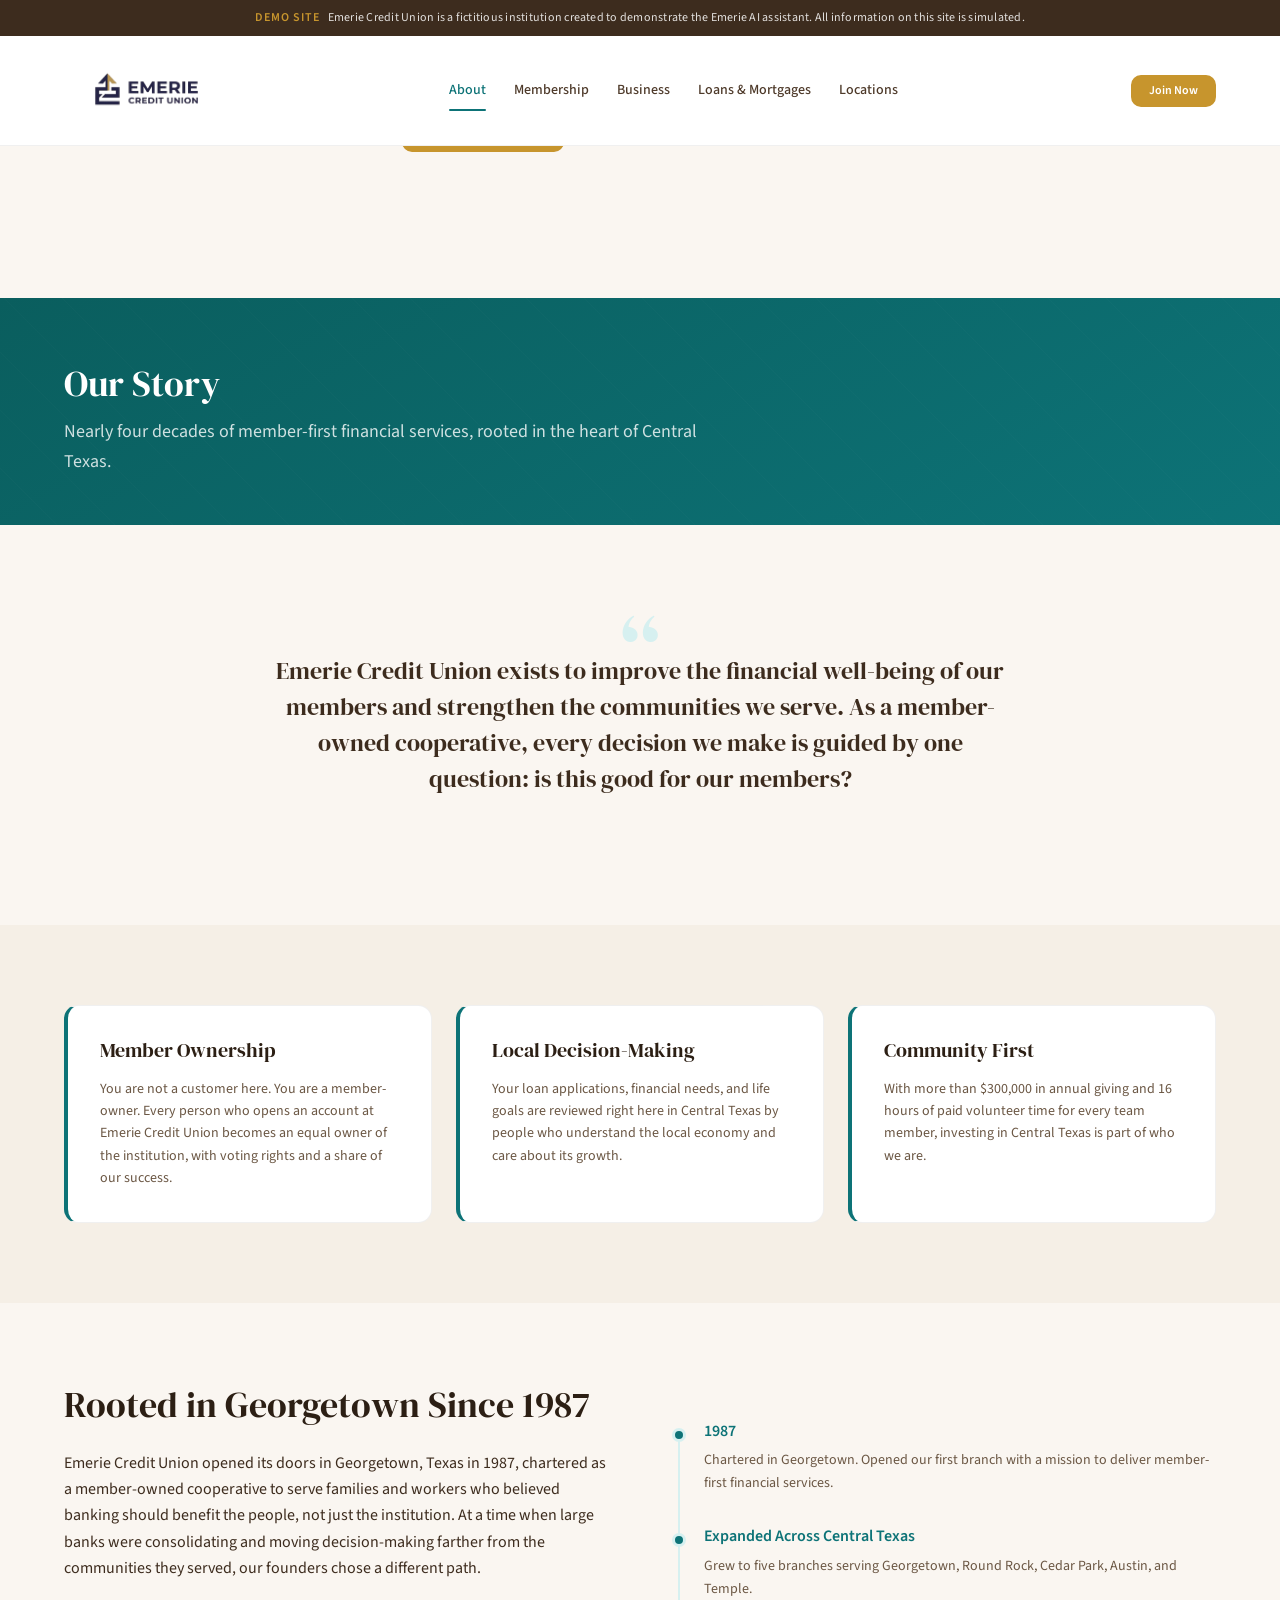
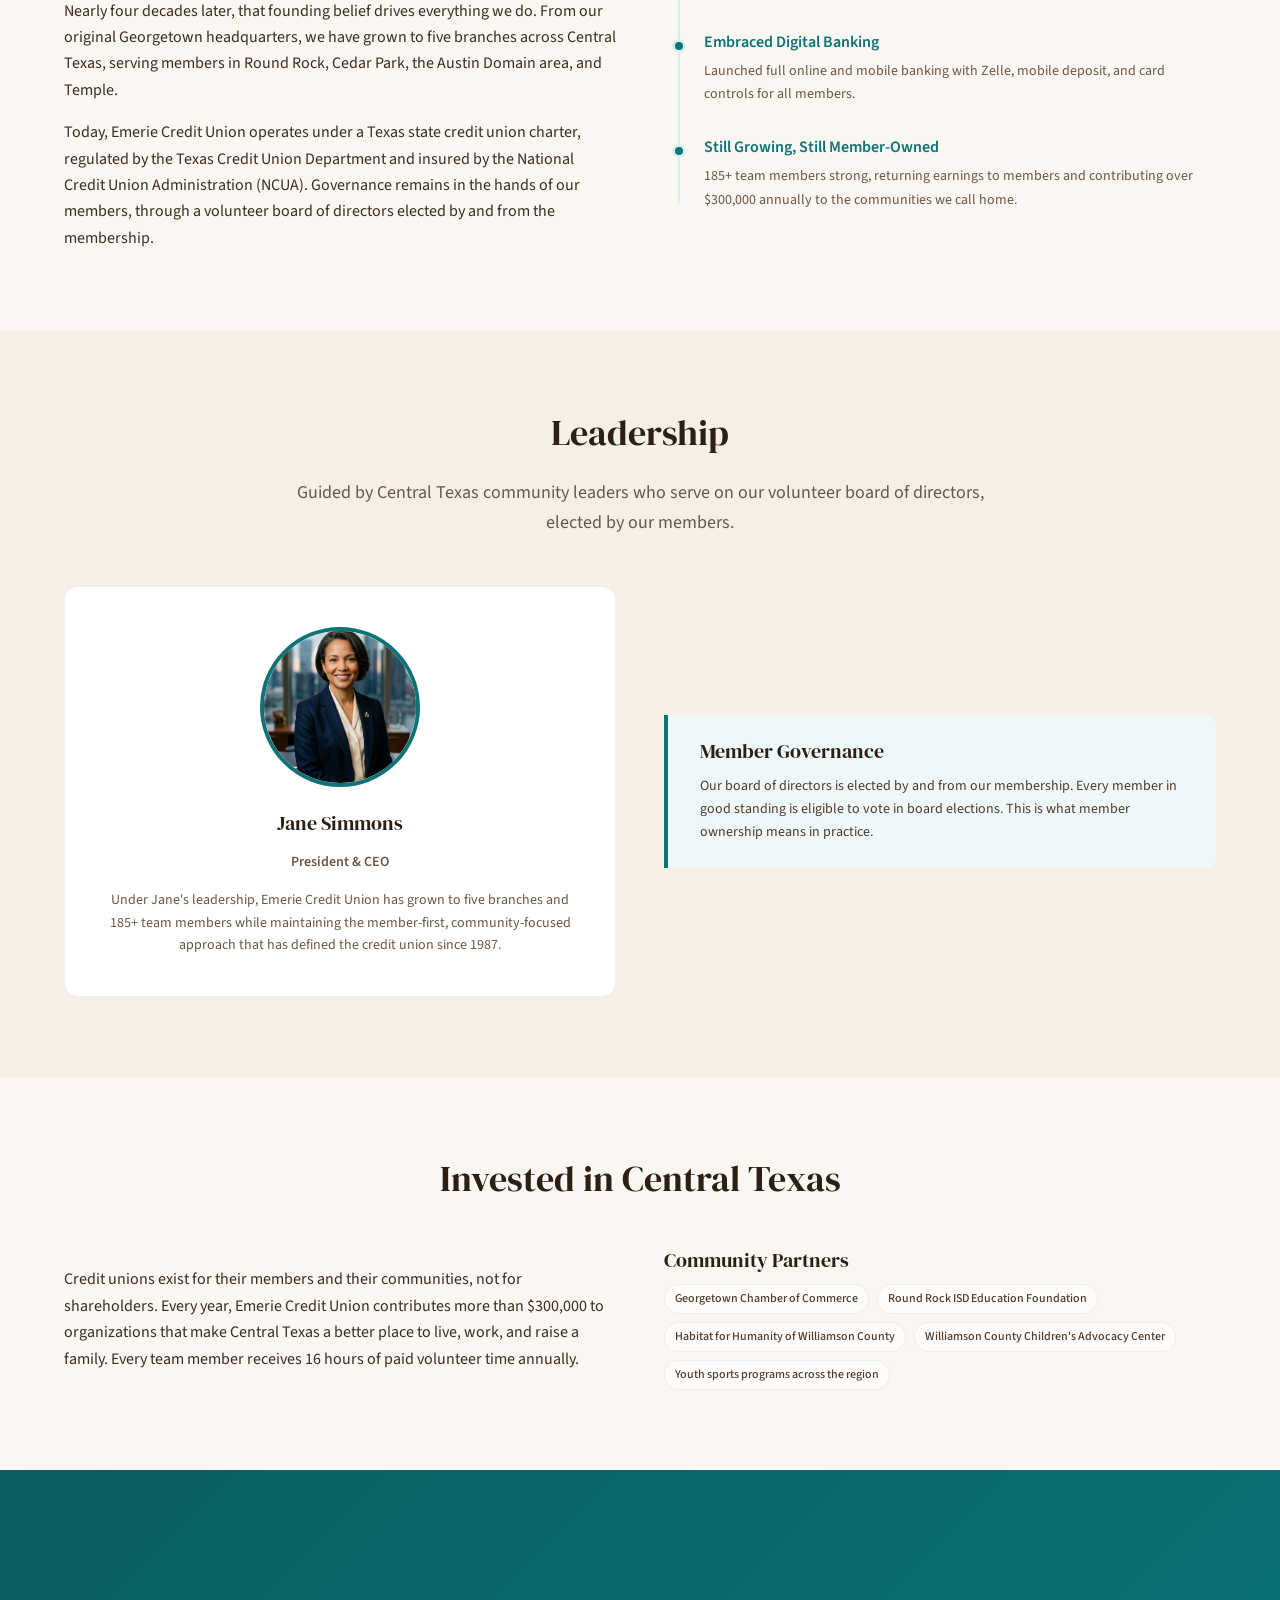
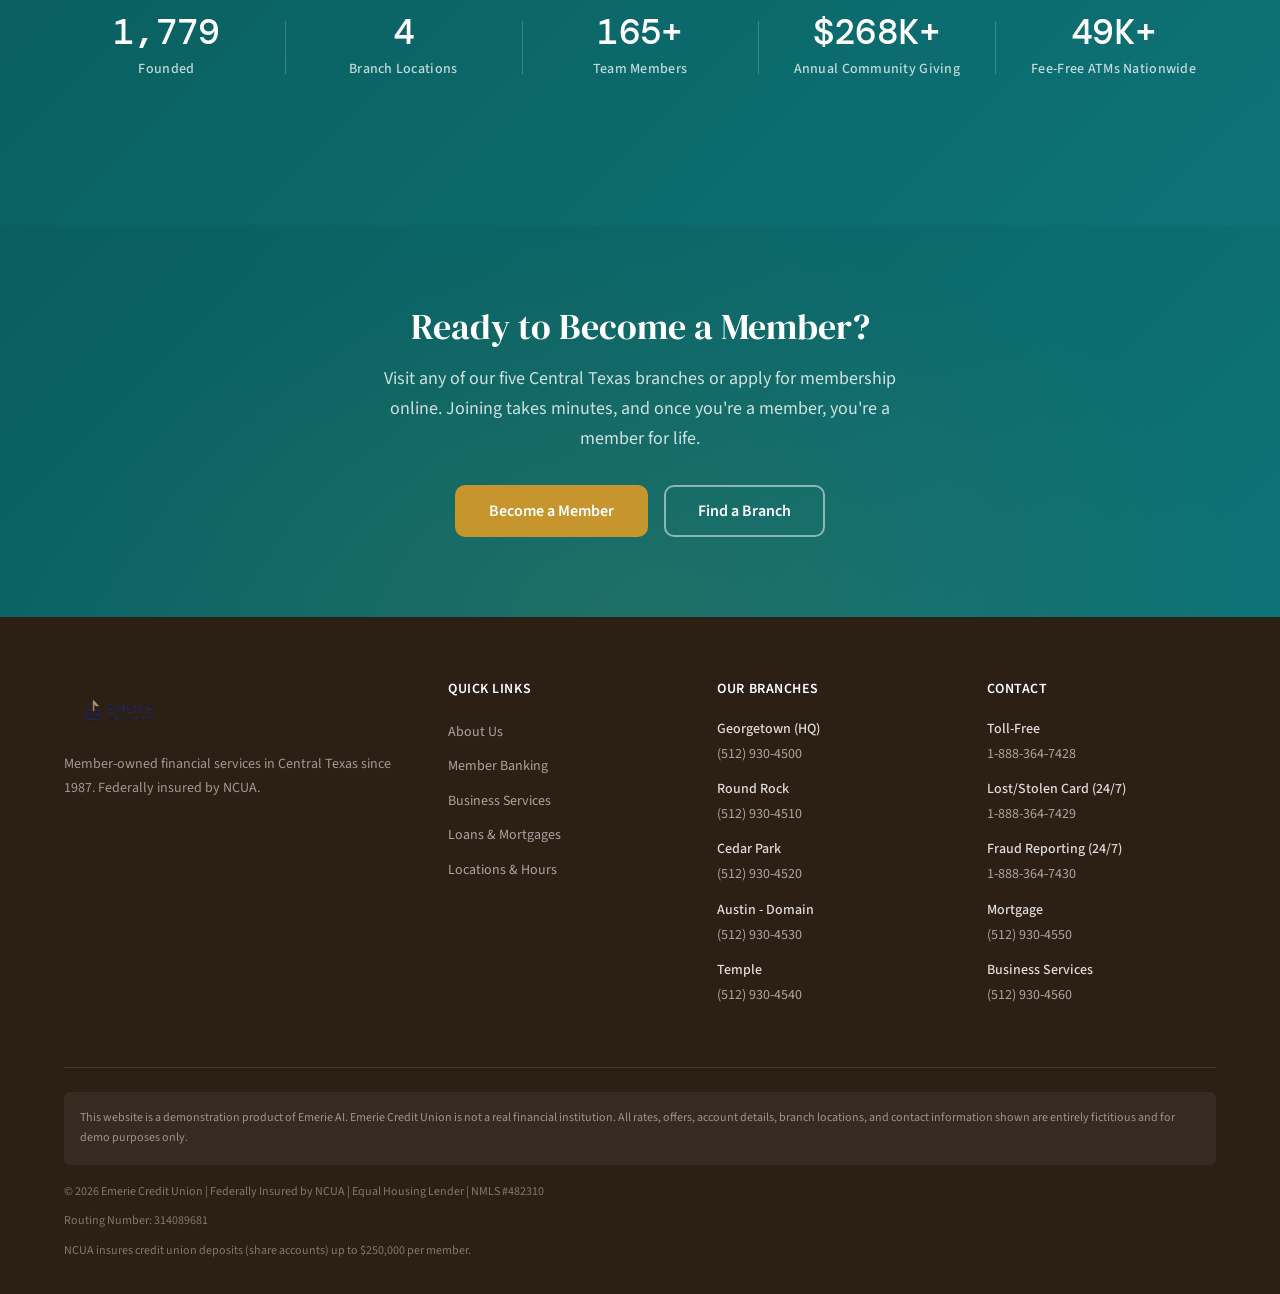
==== commit f4af2178: "Add Jane Simmons headshot to About page leadership section Replaced initials placeholder with actual" ====
--- a/about.html
+++ b/about.html
@@ -136,7 +136,7 @@
         </div>
         <div class="two-col">
           <div class="card animate-in" style="text-align: center; padding: var(--space-10);">
-            <div style="width: 96px; height: 96px; background: var(--teal-700); border-radius: 50%; display: flex; align-items: center; justify-content: center; margin: 0 auto var(--space-6); color: var(--white); font-family: var(--font-heading); font-size: var(--text-3xl);">JS</div>
+            <img src="jane_simmons_headshot.jpg" alt="Jane Simmons, President &amp; CEO" style="width: 160px; height: 160px; border-radius: 50%; object-fit: cover; margin: 0 auto var(--space-6); display: block; border: 4px solid var(--teal-700);">
             <h3>Jane Simmons</h3>
             <p class="text-teal" style="font-weight: 600; margin-bottom: var(--space-4);">President &amp; CEO</p>
             <p>Under Jane's leadership, Emerie Credit Union has grown to five branches and 185+ team members while maintaining the member-first, community-focused approach that has defined the credit union since 1987.</p>
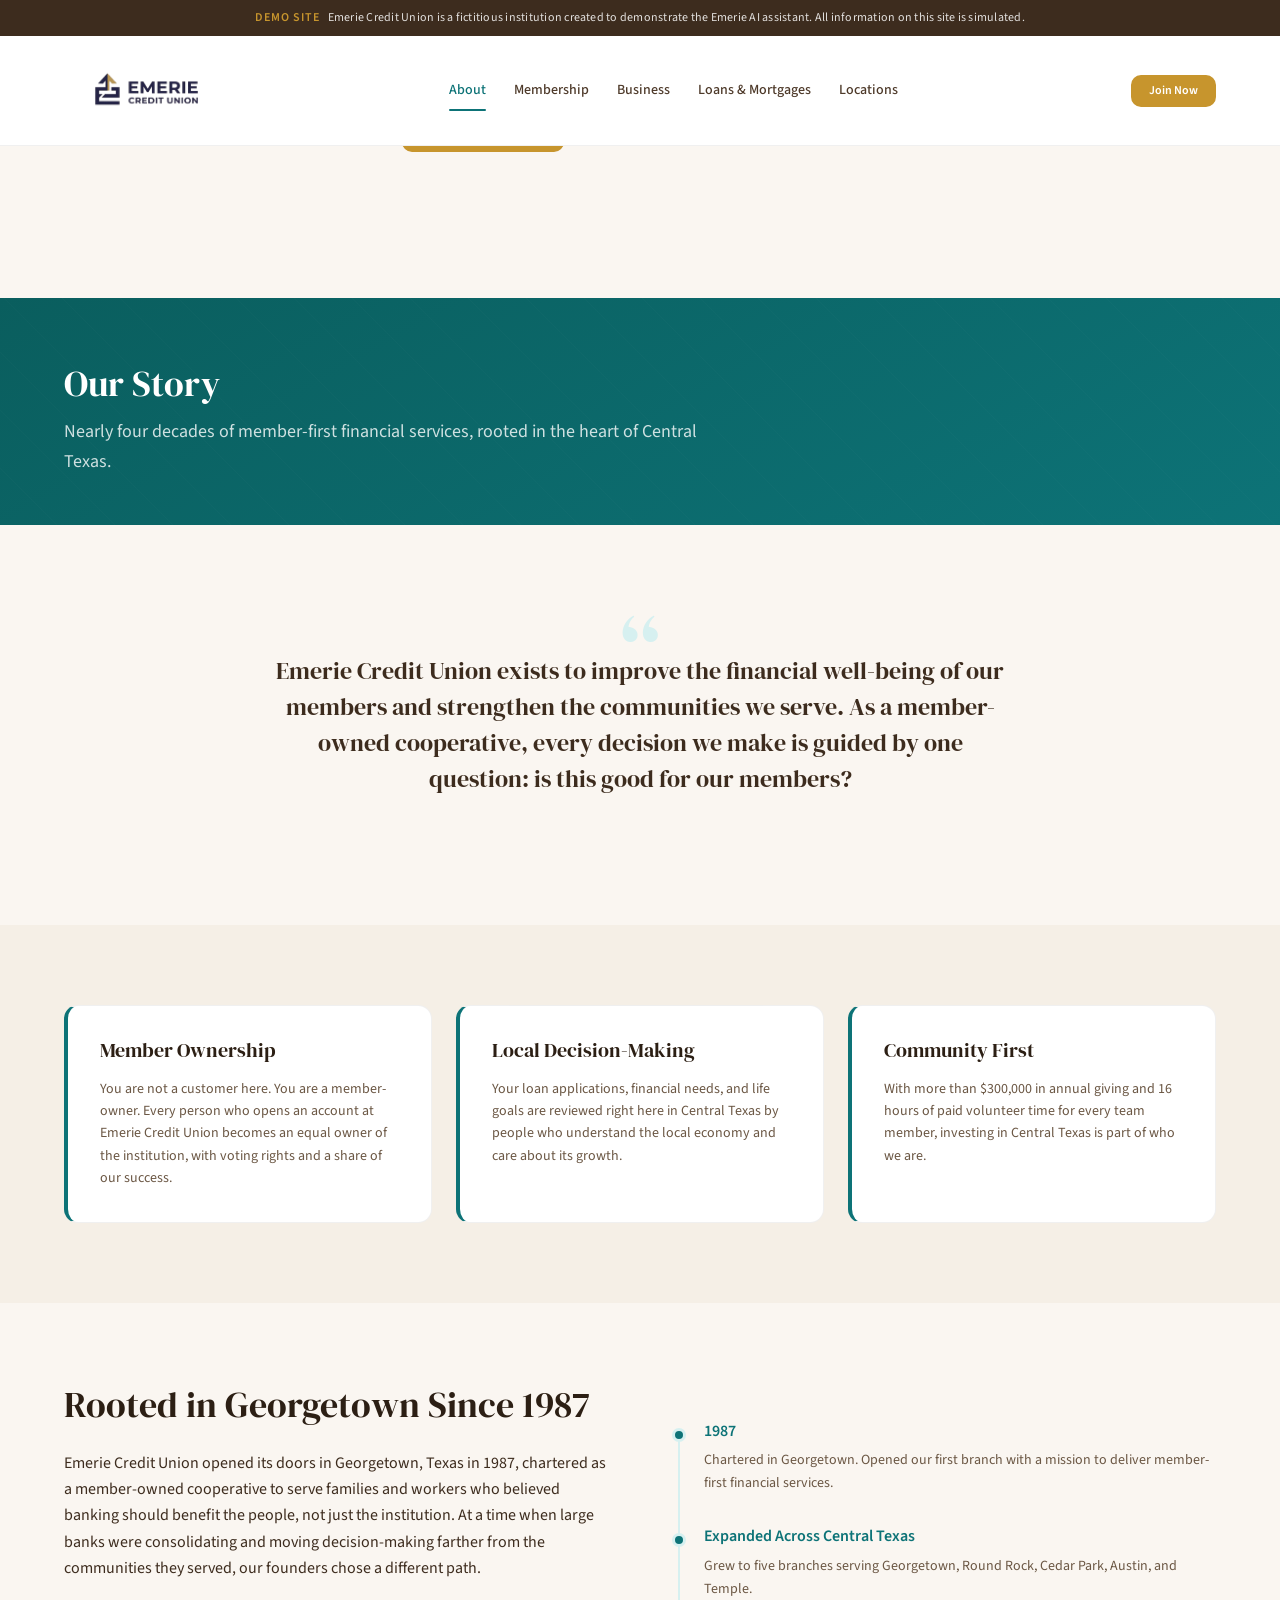
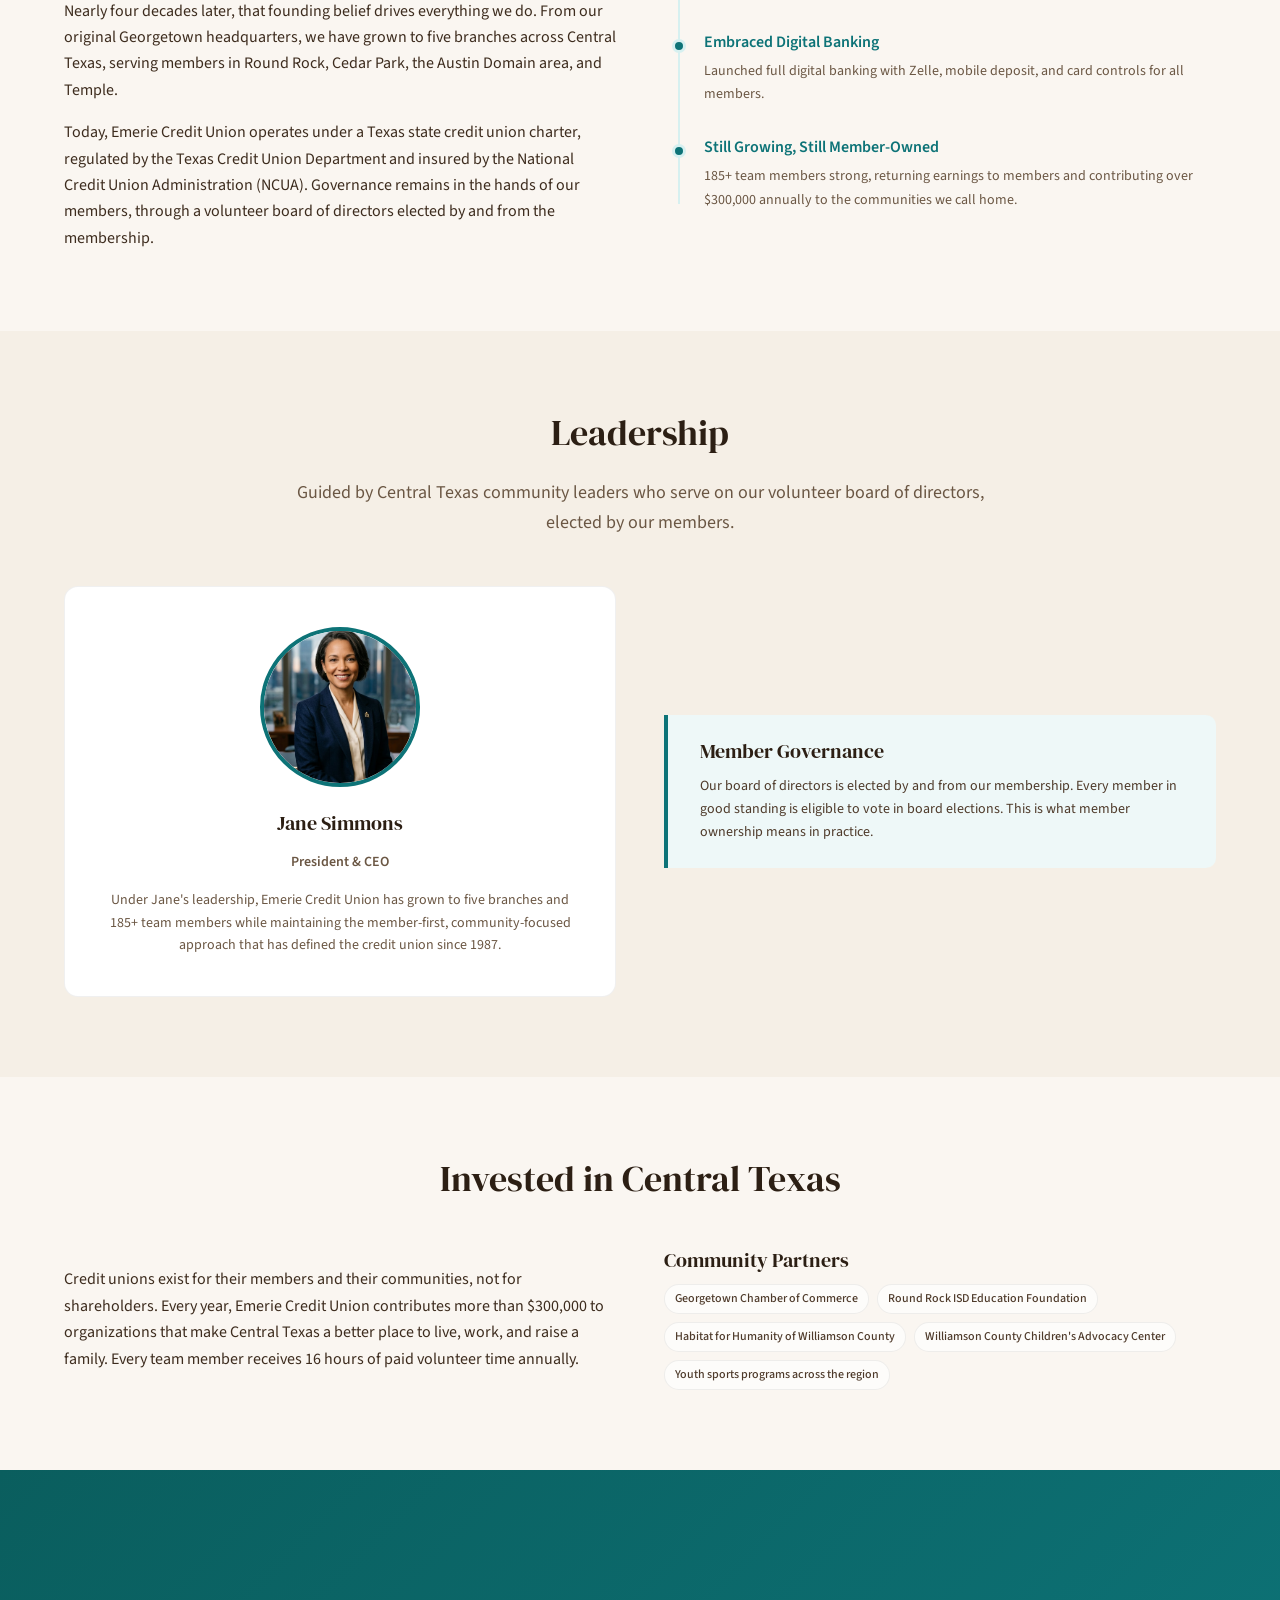
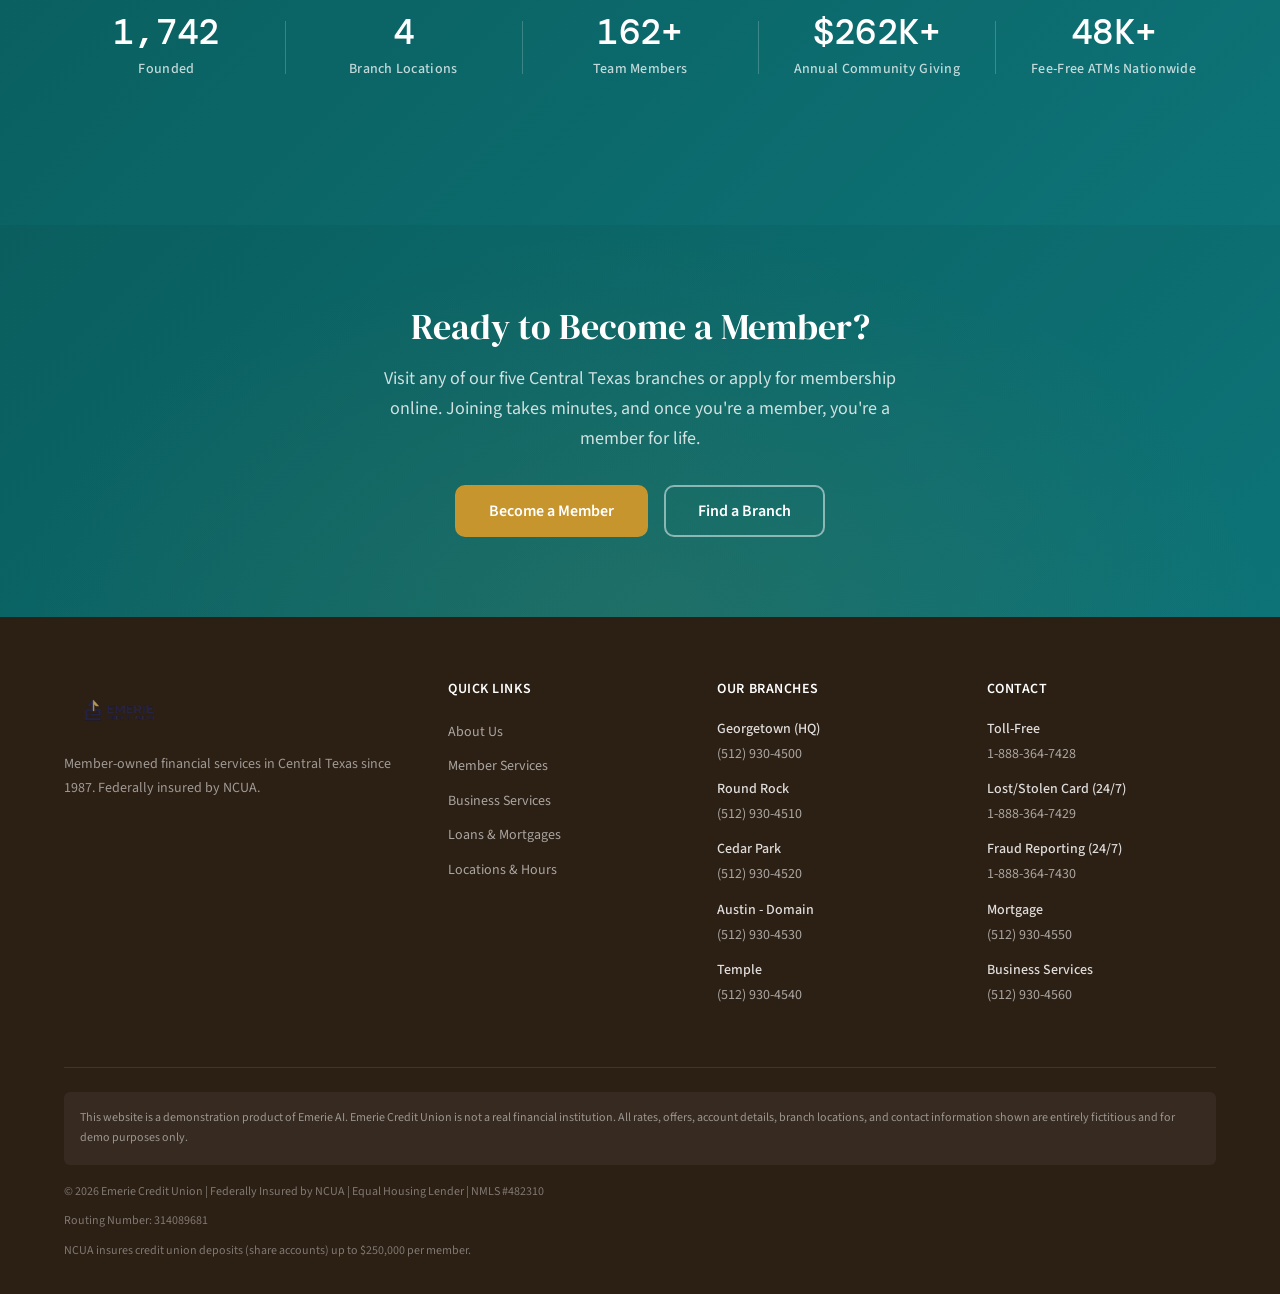
==== commit bd08df33: "Replace banking terminology with credit union language sitewide - Member Banking → Member Services (" ====
--- a/about.html
+++ b/about.html
@@ -115,7 +115,7 @@
               </div>
               <div class="timeline-item">
                 <h4>Embraced Digital Banking</h4>
-                <p>Launched full online and mobile banking with Zelle, mobile deposit, and card controls for all members.</p>
+                <p>Launched full digital banking with Zelle, mobile deposit, and card controls for all members.</p>
               </div>
               <div class="timeline-item">
                 <h4>Still Growing, Still Member-Owned</h4>
@@ -229,7 +229,7 @@
           <h4>Quick Links</h4>
           <ul class="footer-links">
             <li><a href="about.html">About Us</a></li>
-            <li><a href="membership.html">Member Banking</a></li>
+            <li><a href="membership.html">Member Services</a></li>
             <li><a href="business.html">Business Services</a></li>
             <li><a href="loans.html">Loans &amp; Mortgages</a></li>
             <li><a href="locations.html">Locations &amp; Hours</a></li>
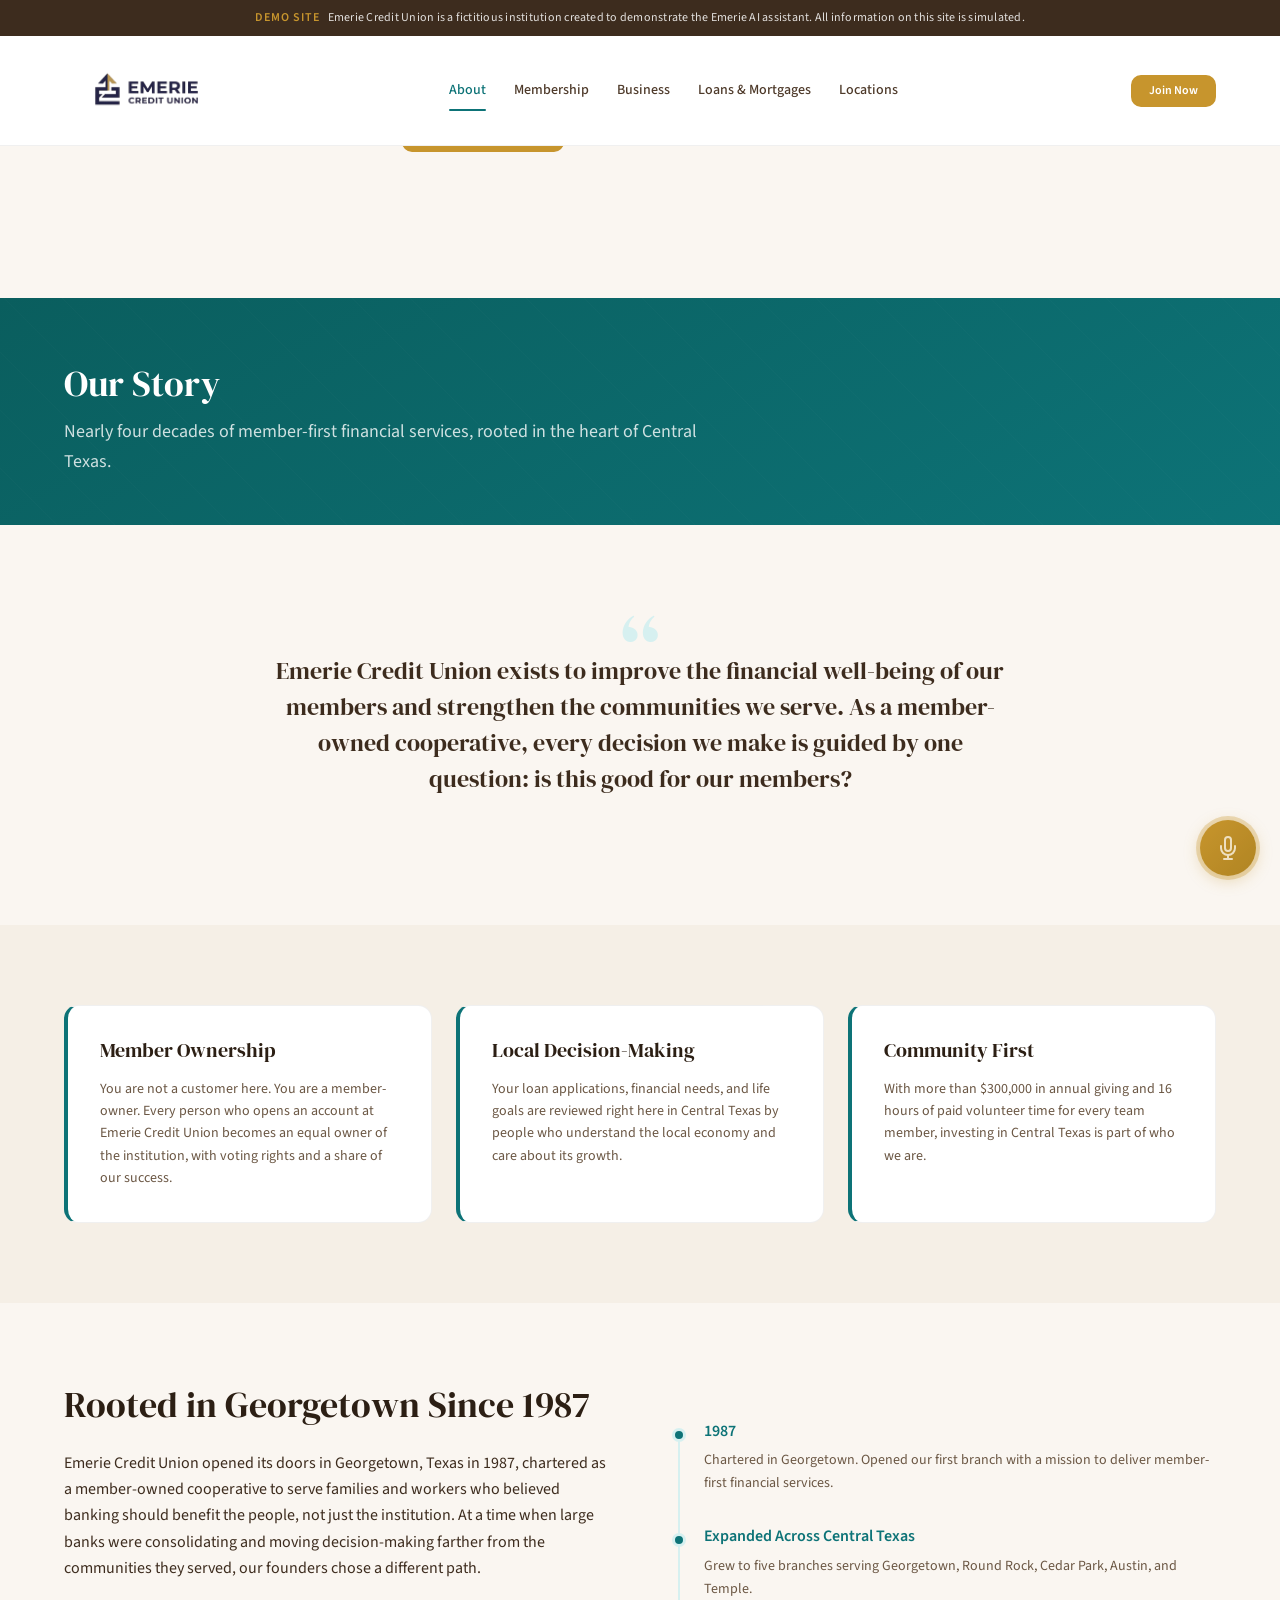
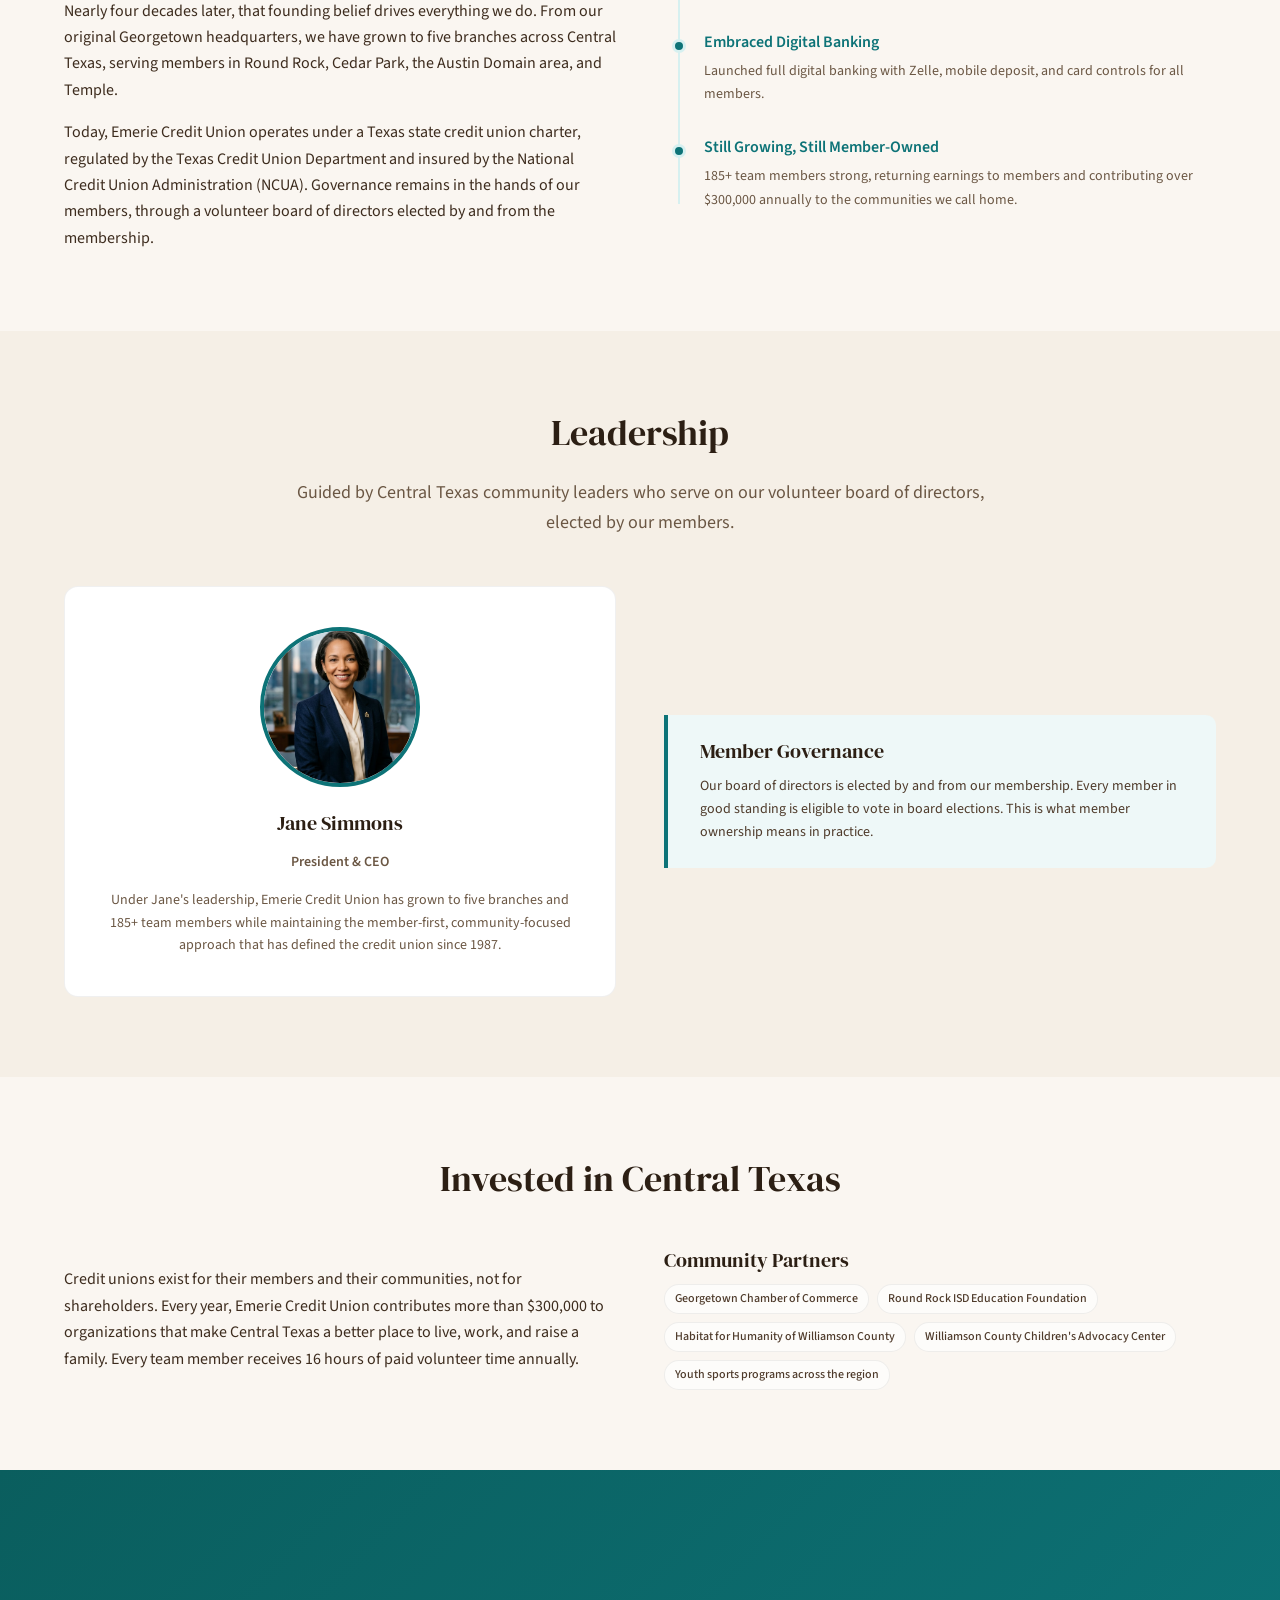
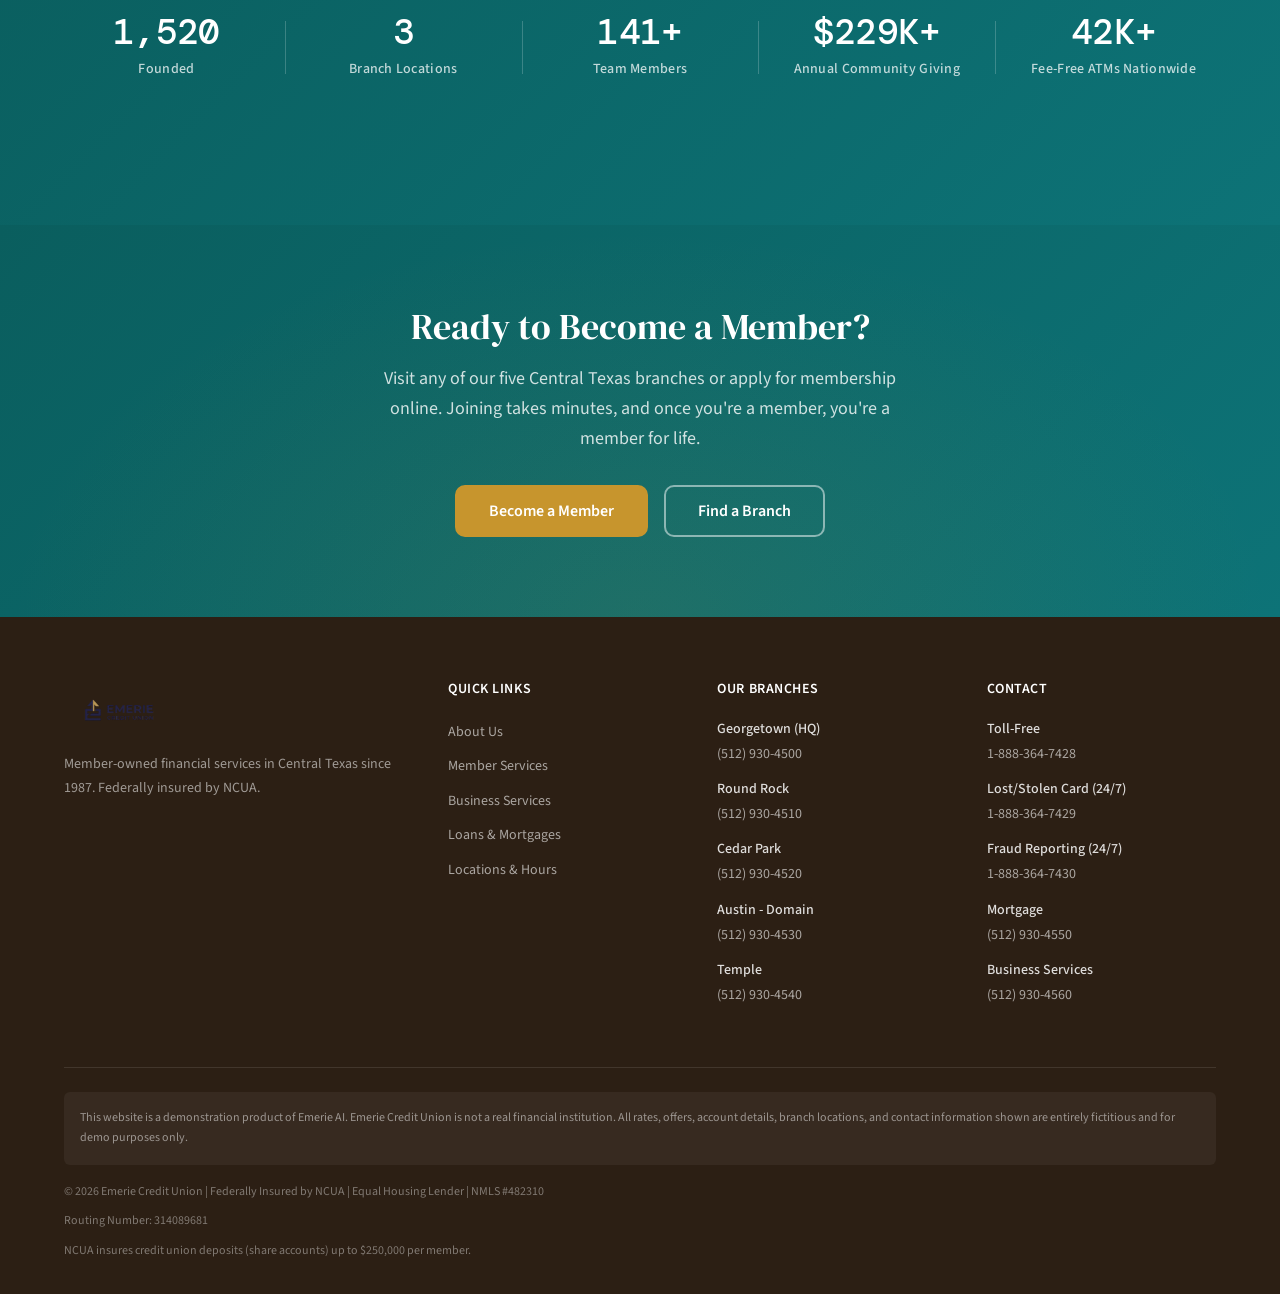
==== commit 87fd83ad: "Add Ultravox voice widget to all pages Embeds Alex, the AI voice assistant, as a floating widget on " ====
--- a/about.html
+++ b/about.html
@@ -8,6 +8,7 @@
   <link rel="preconnect" href="https://fonts.gstatic.com" crossorigin>
   <link href="https://fonts.googleapis.com/css2?family=DM+Mono:wght@400;500&family=DM+Serif+Display&family=Source+Sans+3:wght@400;500;600;700&display=swap" rel="stylesheet">
   <link rel="stylesheet" href="css/styles.css">
+  <link rel="stylesheet" href="css/widget.css">
   <link rel="icon" href="data:image/svg+xml,<svg xmlns='http://www.w3.org/2000/svg' viewBox='0 0 100 100'><rect width='100' height='100' rx='16' fill='%230d7377'/><text x='50' y='68' font-size='52' fill='white' text-anchor='middle' font-family='Georgia'>E</text></svg>">
 </head>
 <body>
@@ -274,5 +275,6 @@
   </footer>
 
   <script src="js/main.js"></script>
+  <script src="js/widget.js"></script>
 </body>
 </html>
--- a/css/widget.css
+++ b/css/widget.css
@@ -0,0 +1,286 @@
+/* ═══════════════════════════════════════════════
+   EMERIE CREDIT UNION — VOICE WIDGET
+   Teal + Gold theme
+   ═══════════════════════════════════════════════ */
+
+/* ═══ FLOATING TRIGGER BUTTON ═══ */
+.voice-trigger {
+  position: fixed;
+  bottom: 24px;
+  right: 24px;
+  z-index: 1000;
+  width: 56px;
+  height: 56px;
+  border-radius: 50%;
+  border: none;
+  cursor: pointer;
+  background: linear-gradient(135deg, #c7952d, #a67d1f);
+  box-shadow: 0 4px 16px rgba(199, 149, 45, 0.35);
+  display: flex;
+  align-items: center;
+  justify-content: center;
+  transition: all 0.3s ease;
+}
+.voice-trigger:hover {
+  transform: scale(1.08);
+  box-shadow: 0 6px 24px rgba(199, 149, 45, 0.45);
+}
+.voice-trigger:active {
+  transform: scale(0.95);
+}
+.voice-trigger svg {
+  width: 24px;
+  height: 24px;
+  stroke: white;
+  fill: none;
+}
+.voice-trigger .trigger-pulse {
+  position: absolute;
+  inset: -4px;
+  border-radius: 50%;
+  background: rgba(199, 149, 45, 0.3);
+  animation: voicePulse 2s ease-in-out infinite;
+}
+.voice-trigger.active .trigger-pulse {
+  display: none;
+}
+@keyframes voicePulse {
+  0%, 100% { transform: scale(1); opacity: 0; }
+  50% { transform: scale(1.3); opacity: 0.6; }
+}
+
+/* ═══ WIDGET PANEL ═══ */
+.voice-panel {
+  position: fixed;
+  bottom: 92px;
+  right: 24px;
+  z-index: 999;
+  width: 320px;
+  border-radius: 16px;
+  background: #ffffff;
+  border: 1px solid #e8e4de;
+  box-shadow: 0 24px 64px rgba(10, 22, 40, 0.2);
+  overflow: hidden;
+  transform: translateY(12px) scale(0.95);
+  opacity: 0;
+  visibility: hidden;
+  transition: all 0.3s cubic-bezier(0.4, 0, 0.2, 1);
+  transform-origin: bottom right;
+  display: flex;
+  flex-direction: column;
+}
+.voice-panel.open {
+  transform: translateY(0) scale(1);
+  opacity: 1;
+  visibility: visible;
+}
+
+/* ═══ PANEL HEADER ═══ */
+.voice-panel-header {
+  display: flex;
+  align-items: center;
+  justify-content: space-between;
+  padding: 12px 16px;
+  background: #0a5e5e;
+  color: white;
+}
+.voice-panel-header .header-left {
+  display: flex;
+  align-items: center;
+  gap: 8px;
+}
+.voice-panel-header .status-dot {
+  width: 10px;
+  height: 10px;
+  border-radius: 50%;
+  background: #9ca3af;
+}
+.voice-panel-header .status-dot.active {
+  background: #34d399;
+  animation: dotPulse 2s ease-in-out infinite;
+}
+@keyframes dotPulse {
+  0%, 100% { opacity: 1; }
+  50% { opacity: 0.5; }
+}
+.voice-panel-header .header-title {
+  font-size: 14px;
+  font-weight: 600;
+}
+.voice-panel-header .minimize-btn {
+  background: none;
+  border: none;
+  color: rgba(255, 255, 255, 0.6);
+  cursor: pointer;
+  padding: 4px;
+  display: flex;
+  align-items: center;
+  transition: color 0.2s;
+}
+.voice-panel-header .minimize-btn:hover {
+  color: white;
+}
+.voice-panel-header .minimize-btn svg {
+  width: 20px;
+  height: 20px;
+}
+
+/* ═══ TRANSCRIPT AREA ═══ */
+.voice-transcript {
+  height: 224px;
+  overflow-y: auto;
+  padding: 16px;
+  display: flex;
+  flex-direction: column;
+  gap: 12px;
+  background: rgba(250, 246, 241, 0.5);
+  scrollbar-width: thin;
+  scrollbar-color: rgba(10, 22, 40, 0.1) transparent;
+}
+.voice-transcript::-webkit-scrollbar { width: 4px; }
+.voice-transcript::-webkit-scrollbar-thumb {
+  background: rgba(10, 22, 40, 0.1);
+  border-radius: 4px;
+}
+
+.voice-transcript .empty-state {
+  text-align: center;
+  font-size: 14px;
+  color: #718096;
+  padding-top: 32px;
+}
+
+.voice-transcript .error-msg {
+  text-align: center;
+  font-size: 14px;
+  color: #dc2626;
+  padding-top: 32px;
+}
+
+/* Message bubbles */
+.voice-msg {
+  display: flex;
+}
+.voice-msg.user {
+  justify-content: flex-end;
+}
+.voice-msg.agent {
+  justify-content: flex-start;
+}
+.voice-msg .bubble {
+  max-width: 85%;
+  padding: 8px 12px;
+  border-radius: 12px;
+  font-size: 14px;
+  line-height: 1.45;
+  word-wrap: break-word;
+  animation: bubbleIn 0.25s ease;
+}
+@keyframes bubbleIn {
+  from { opacity: 0; transform: translateY(6px); }
+  to { opacity: 1; transform: translateY(0); }
+}
+.voice-msg.user .bubble {
+  background: rgba(199, 149, 45, 0.1);
+  color: #0a5e5e;
+}
+.voice-msg.agent .bubble {
+  background: white;
+  color: #2d3748;
+  border: 1px solid #e8e4de;
+}
+.voice-msg .bubble.interim {
+  opacity: 0.6;
+}
+
+/* ═══ CONTROLS ═══ */
+.voice-controls {
+  display: flex;
+  align-items: center;
+  justify-content: space-between;
+  padding: 12px 16px;
+  background: white;
+  border-top: 1px solid #e8e4de;
+}
+.voice-controls .status-label {
+  font-size: 12px;
+  color: #718096;
+}
+.voice-controls .control-btns {
+  display: flex;
+  align-items: center;
+  gap: 8px;
+}
+.voice-controls .ctrl-btn {
+  width: 36px;
+  height: 36px;
+  border-radius: 50%;
+  border: none;
+  cursor: pointer;
+  display: flex;
+  align-items: center;
+  justify-content: center;
+  transition: all 0.2s;
+}
+.voice-controls .ctrl-btn svg {
+  width: 16px;
+  height: 16px;
+}
+.voice-controls .mic-btn {
+  background: rgba(250, 246, 241, 1);
+  border: 1px solid #e8e4de;
+  color: #2d3748;
+}
+.voice-controls .mic-btn:hover {
+  background: #f1ede7;
+}
+.voice-controls .mic-btn.muted {
+  background: #fef2f2;
+  border-color: #fca5a5;
+  color: #dc2626;
+}
+.voice-controls .call-btn {
+  color: white;
+}
+.voice-controls .call-btn.start {
+  background: linear-gradient(135deg, #c7952d, #a67d1f);
+}
+.voice-controls .call-btn.start:hover {
+  background: linear-gradient(135deg, #a67d1f, #8a6818);
+}
+.voice-controls .call-btn.end {
+  background: #ef4444;
+}
+.voice-controls .call-btn.end:hover {
+  background: #dc2626;
+}
+
+/* ═══ FOOTER ═══ */
+.voice-panel-footer {
+  padding: 6px 16px;
+  text-align: center;
+  font-size: 10px;
+  color: #9ca3af;
+  background: white;
+  border-top: 1px solid #e8e4de;
+}
+.voice-panel-footer strong {
+  font-weight: 600;
+  color: #718096;
+}
+
+/* ═══ RESPONSIVE ═══ */
+@media (max-width: 480px) {
+  .voice-panel {
+    right: 0;
+    bottom: 0;
+    width: 100%;
+    height: 100%;
+    max-height: 100vh;
+    border-radius: 0;
+  }
+  .voice-trigger {
+    bottom: 16px;
+    right: 16px;
+  }
+}
